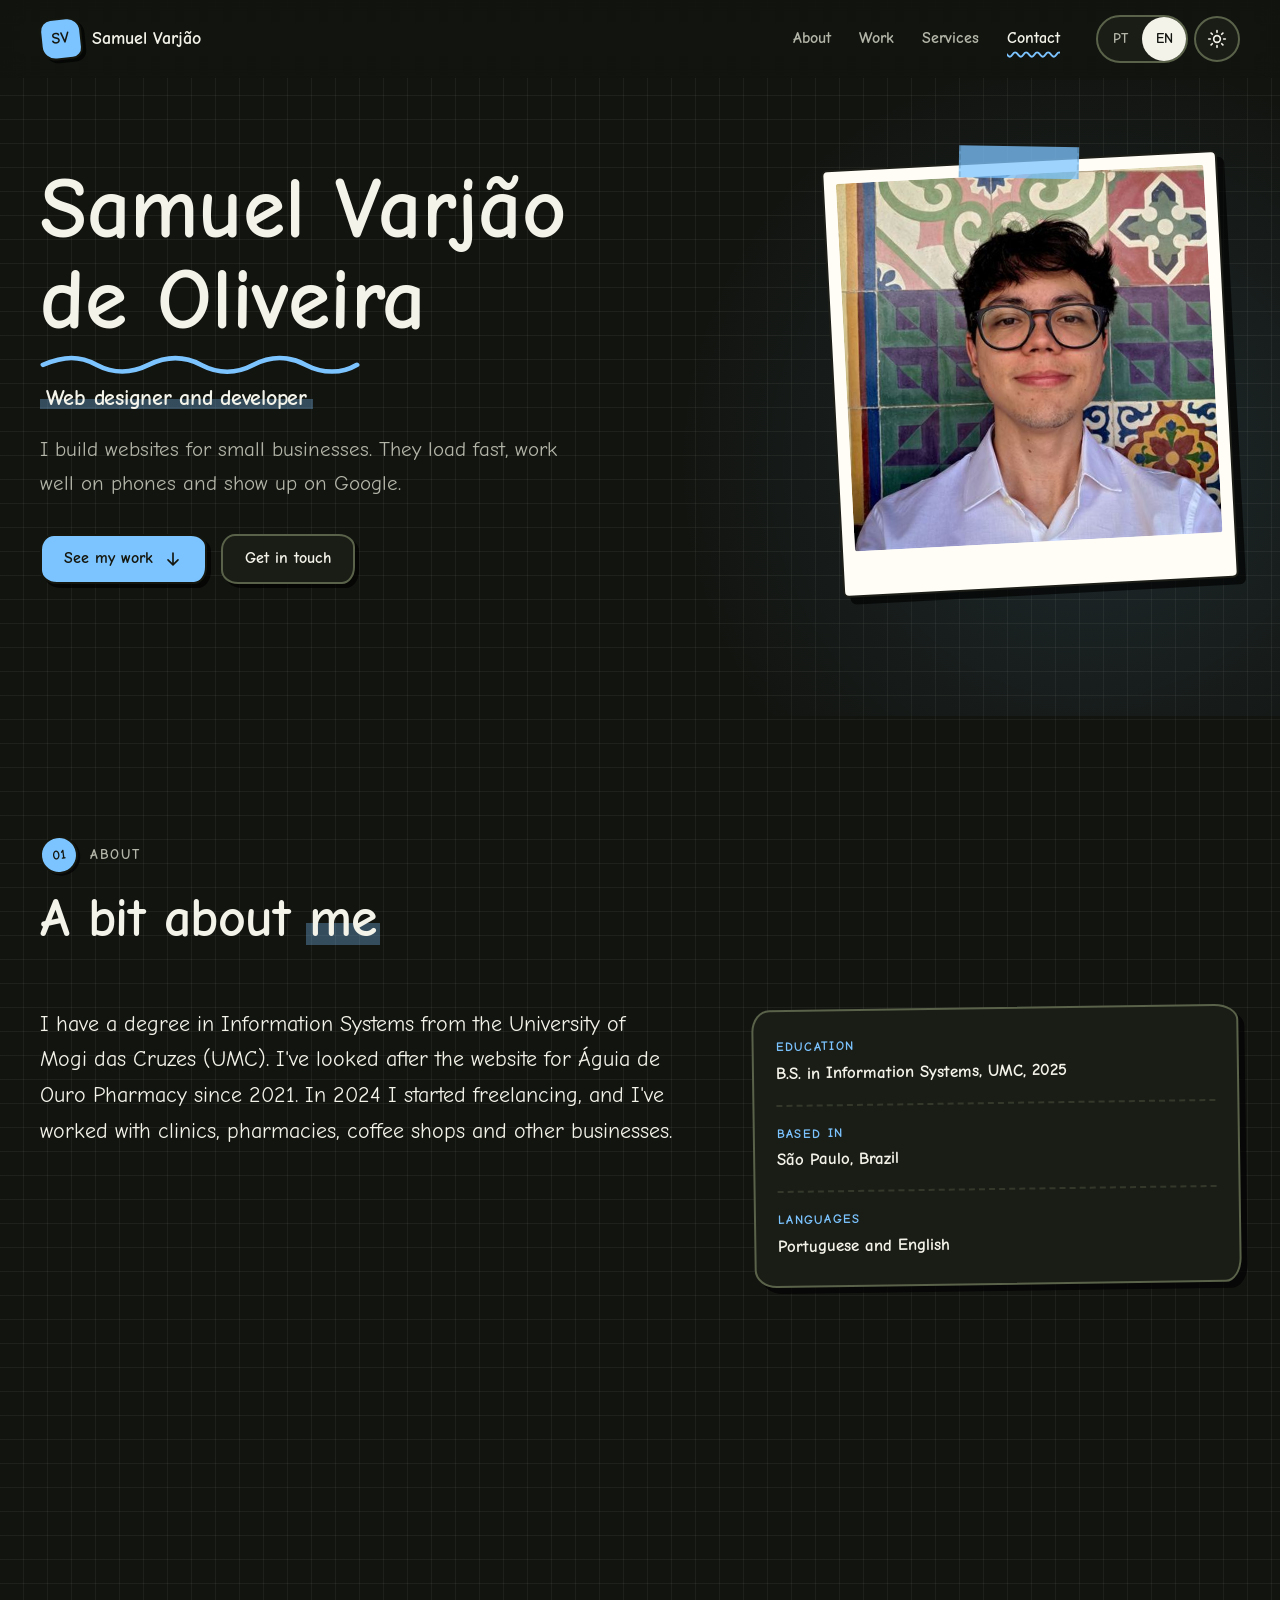
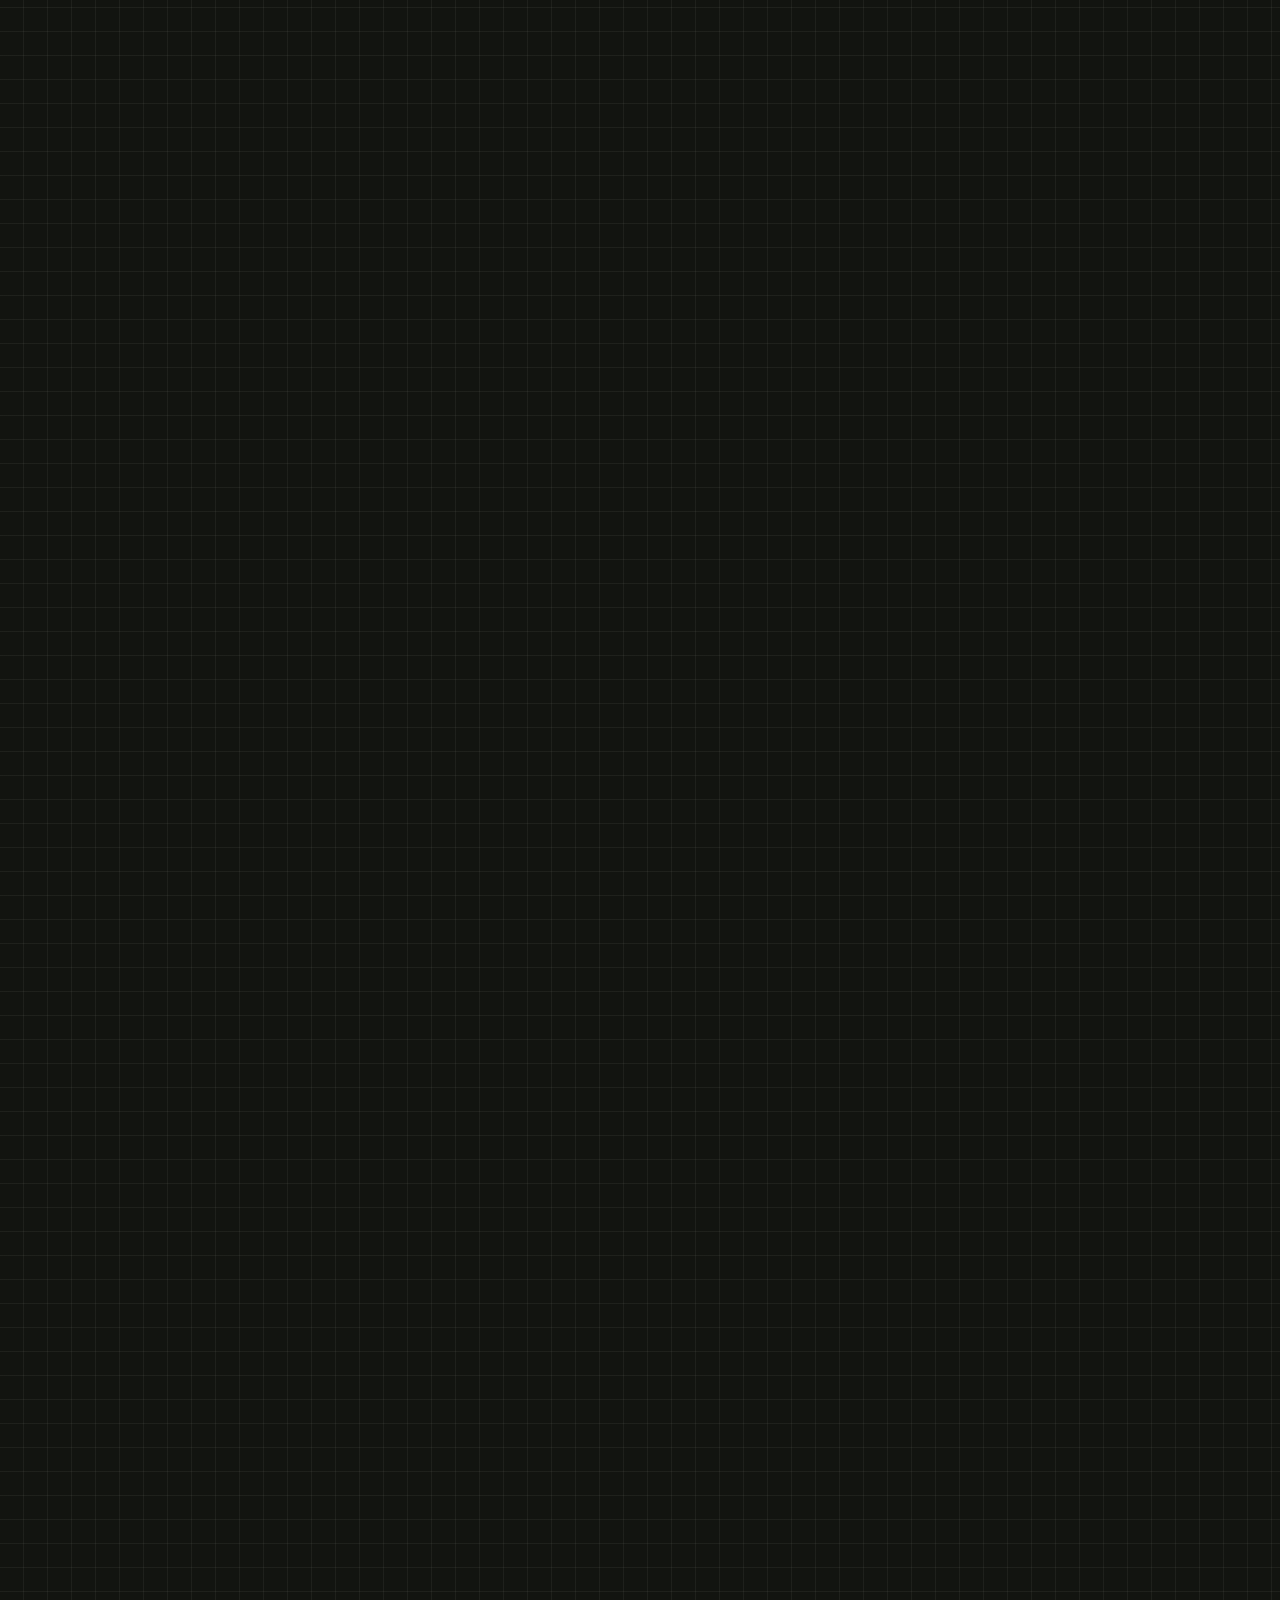
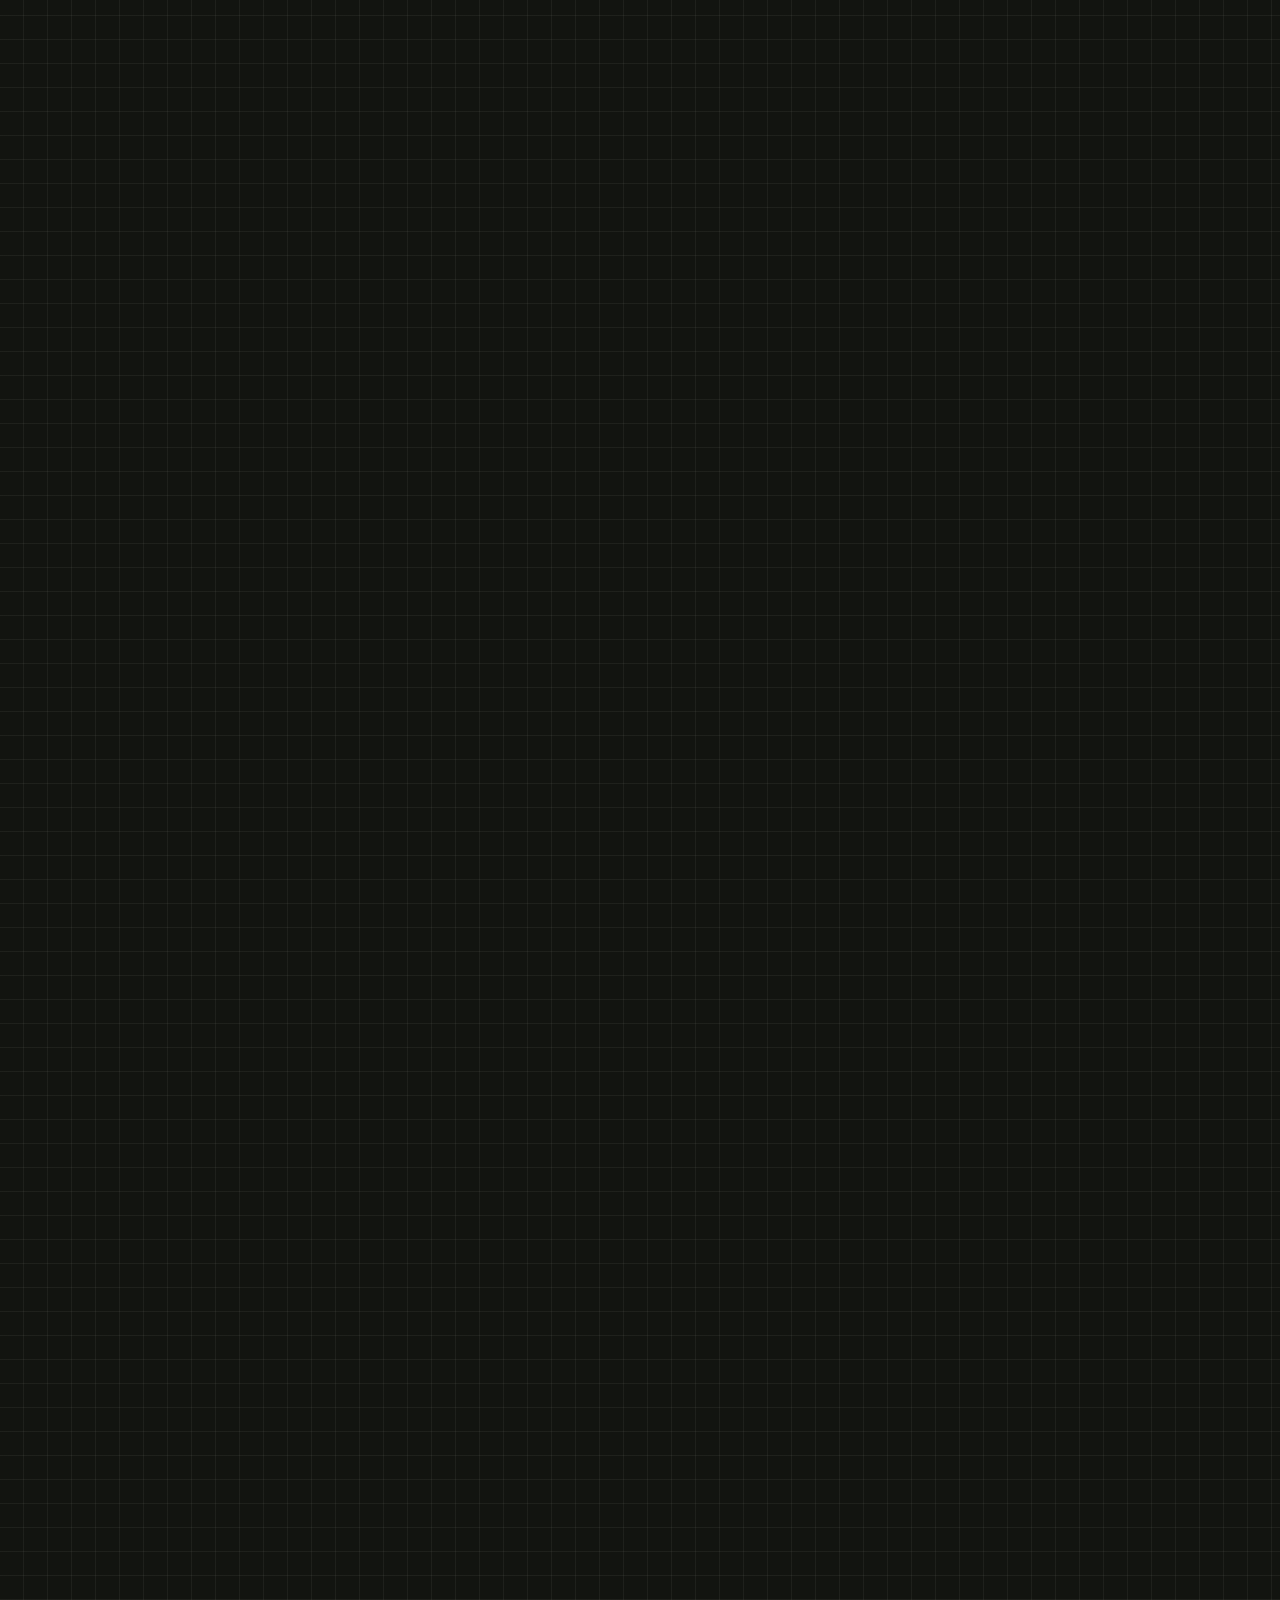
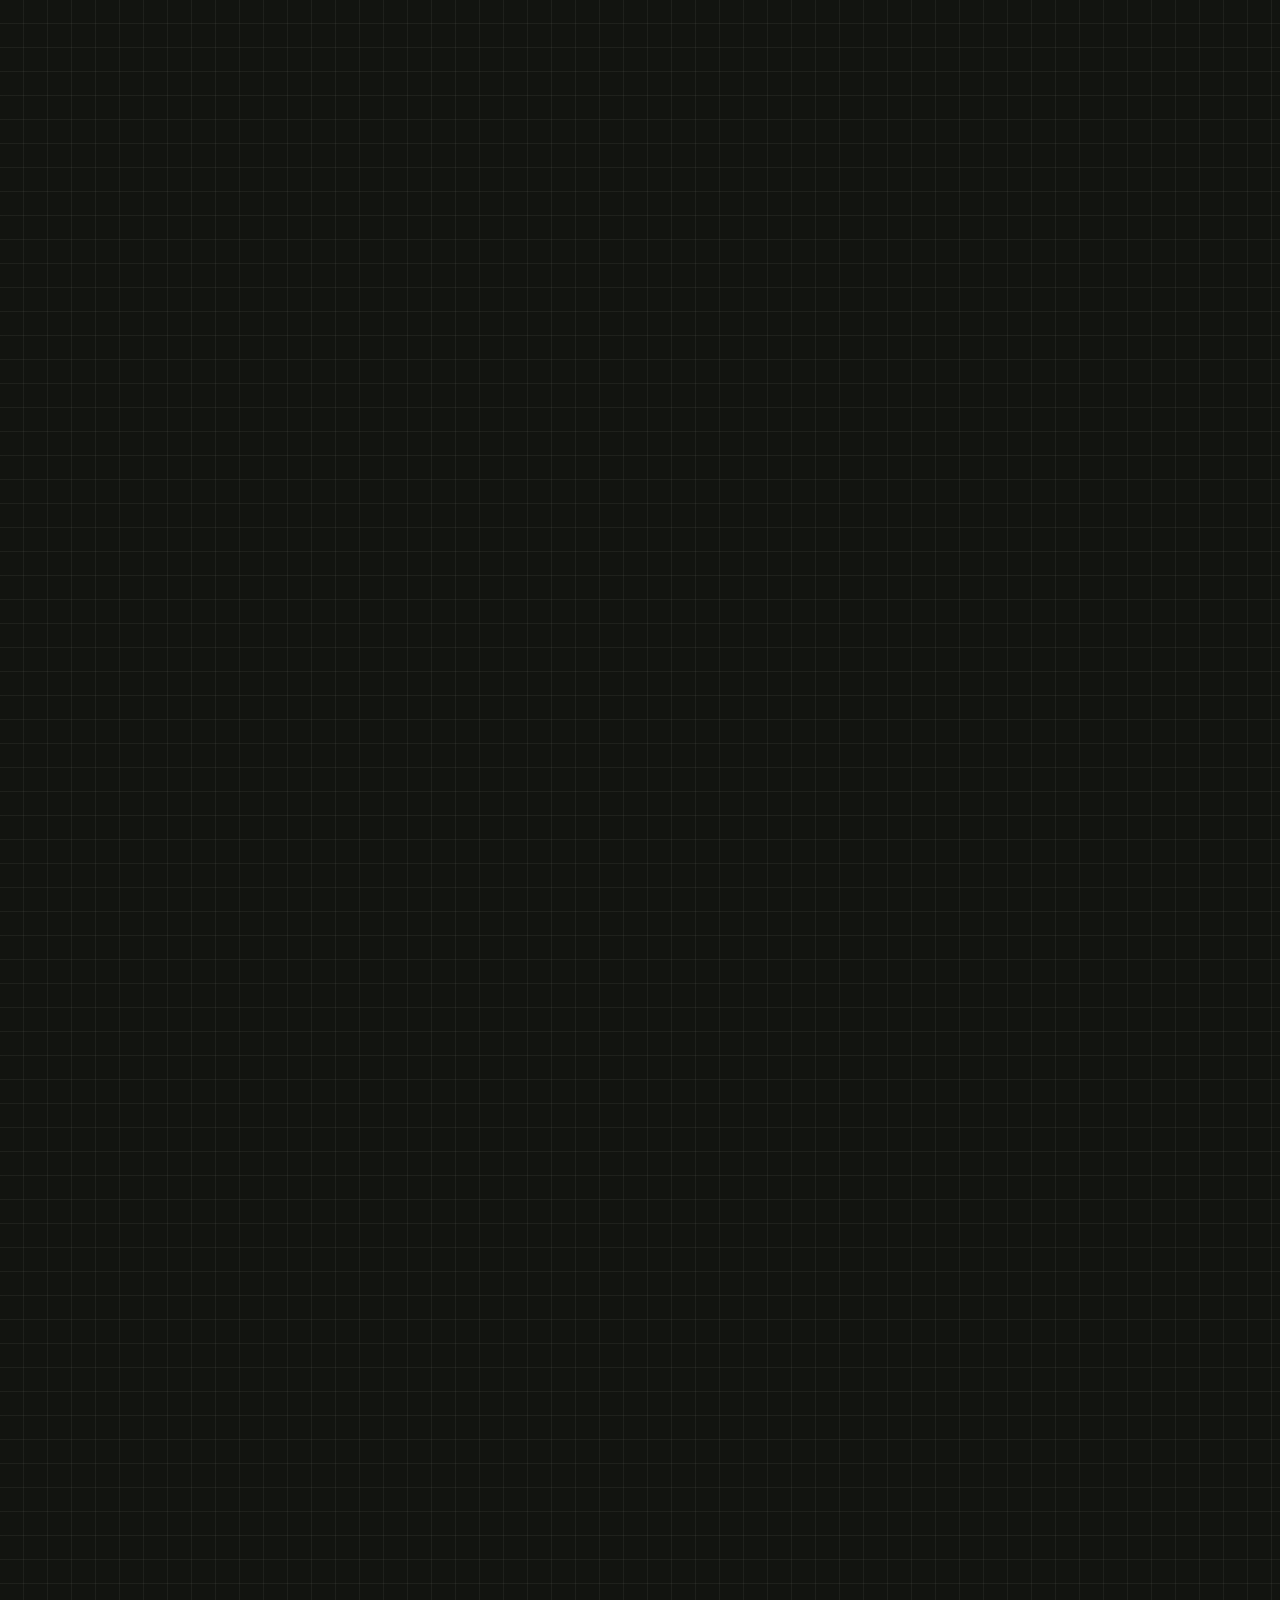
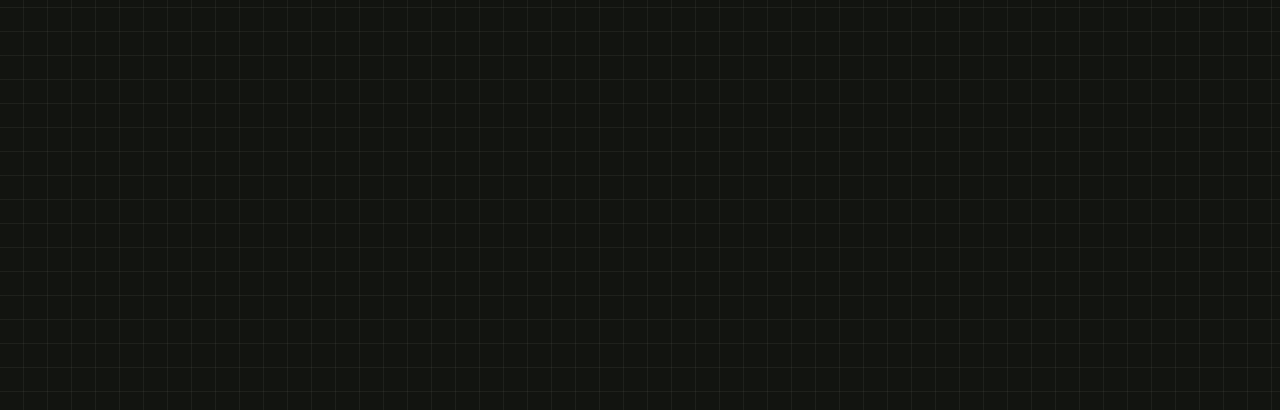
==== index.html @ 484525ef "Primeiro commit" ====
<!doctype html>
<html lang="pt-BR" data-theme="dark">
<head>
  <meta charset="utf-8">
  <meta name="viewport" content="width=device-width, initial-scale=1">

  <!--
    SEO e Open Graph.
    Estes valores (em português) são lidos por Google, WhatsApp, LinkedIn etc.
    antes do JavaScript rodar. Ao trocar o idioma, o main.js atualiza o título,
    a descrição e as tags og: com os textos de assets/js/i18n.js.
    ► Se o endereço do site for diferente de https://samuelvarjao.github.io/,
      troque a URL nas tags "canonical", "alternate", "og:url" e "og:image".
  -->
  <title>Samuel Varjão | Web Designer e Desenvolvedor Web em São Paulo</title>
  <meta name="description" content="Portfólio de Samuel Varjão de Oliveira, web designer e desenvolvedor web. Faço sites institucionais para clínicas, farmácias, cafeterias e outros pequenos negócios.">
  <meta name="author" content="Samuel Varjão de Oliveira">
  <meta name="theme-color" content="#0e0f0c">
  <link rel="canonical" href="https://samuelvarjao.github.io/">
  <link rel="alternate" hreflang="pt-BR" href="https://samuelvarjao.github.io/">
  <link rel="alternate" hreflang="en" href="https://samuelvarjao.github.io/?lang=en">
  <link rel="alternate" hreflang="x-default" href="https://samuelvarjao.github.io/">

  <meta property="og:type" content="website">
  <meta property="og:site_name" content="Samuel Varjão">
  <meta property="og:url" content="https://samuelvarjao.github.io/">
  <meta property="og:title" content="Samuel Varjão | Web Designer e Desenvolvedor Web em São Paulo">
  <meta property="og:description" content="Portfólio de Samuel Varjão de Oliveira, web designer e desenvolvedor web. Faço sites institucionais para clínicas, farmácias, cafeterias e outros pequenos negócios.">
  <meta property="og:image" content="https://samuelvarjao.github.io/assets/img/og-image.png">
  <meta property="og:image:width" content="1200">
  <meta property="og:image:height" content="630">
  <meta property="og:image:alt" content="Samuel Varjão, web designer e desenvolvedor web">
  <meta property="og:locale" content="pt_BR">
  <meta property="og:locale:alternate" content="en_US">
  <meta name="twitter:card" content="summary_large_image">
  <meta name="twitter:title" content="Samuel Varjão | Web Designer e Desenvolvedor Web em São Paulo">
  <meta name="twitter:description" content="Portfólio de Samuel Varjão de Oliveira, web designer e desenvolvedor web. Faço sites institucionais para clínicas, farmácias, cafeterias e outros pequenos negócios.">
  <meta name="twitter:image" content="https://samuelvarjao.github.io/assets/img/og-image.png">

  <link rel="icon" href="assets/img/favicon.svg" type="image/svg+xml">
  <link rel="icon" href="assets/img/favicon-32.png" type="image/png" sizes="32x32">
  <link rel="apple-touch-icon" href="assets/img/apple-touch-icon.png">

  <!-- Aplica tema e idioma salvos antes da página aparecer (evita "piscar"). -->
  <script>
    (function () {
      var d = document.documentElement;
      d.classList.add("js");
      try {
        var t = localStorage.getItem("sv-theme");
        if (t === "light" || t === "dark") d.setAttribute("data-theme", t);
      } catch (e) {}
    })();
  </script>

  <!-- Fonte: Comic Sans (já instalada no Windows e no macOS). Em celulares sem ela,
       o CSS baixa a Comic Neue, uma versão aberta e bem parecida (assets/fonts). -->
  <link rel="stylesheet" href="assets/css/style.css">


  <script type="application/ld+json">
  {
    "@context": "https://schema.org",
    "@type": "Person",
    "name": "Samuel Varjão de Oliveira",
    "jobTitle": "Web Designer e Desenvolvedor Web",
    "email": "mailto:varjao.samueloliveira@gmail.com",
    "url": "https://samuelvarjao.github.io/",
    "image": "https://samuelvarjao.github.io/assets/img/samuel-varjao-880.jpg",
    "address": { "@type": "PostalAddress", "addressLocality": "São Paulo", "addressRegion": "SP", "addressCountry": "BR" },
    "alumniOf": { "@type": "CollegeOrUniversity", "name": "Universidade de Mogi das Cruzes" },
    "knowsLanguage": ["pt-BR", "en"],
    "knowsAbout": ["Web Design", "Desenvolvimento Web", "HTML", "CSS", "JavaScript", "React", "WordPress", "SEO"]
  }
  </script>
</head>
<body>
  <a class="skip-link" href="#main" data-i18n="a11y.skip"></a>

  <!-- ===================== TOPO ===================== -->
  <header class="site-header" id="top">
    <div class="container header-inner">
      <a class="brand" href="#top">
        <span class="brand-mark" aria-hidden="true">SV</span>
        <span class="brand-name" data-i18n="brand"></span>
      </a>

      <nav class="site-nav" id="site-nav" data-i18n-attr="aria-label:a11y.navLabel">
        <ul class="nav-list">
          <li><a class="nav-link" href="#sobre" data-i18n="nav.about"></a></li>
          <li><a class="nav-link" href="#projetos" data-i18n="nav.projects"></a></li>
          <li><a class="nav-link" href="#servicos" data-i18n="nav.services"></a></li>
          <li><a class="nav-link" href="#contato" data-i18n="nav.contact"></a></li>
        </ul>
      </nav>

      <div class="header-actions">
        <div class="lang-switch" role="group" data-i18n-attr="aria-label:a11y.langGroup">
          <button class="lang-btn" type="button" data-set-lang="pt" lang="pt-BR">PT<span class="sr-only">, <span data-i18n="a11y.langPt"></span></span></button>
          <button class="lang-btn" type="button" data-set-lang="en" lang="en">EN<span class="sr-only">, <span data-i18n="a11y.langEn"></span></span></button>
        </div>

        <button class="icon-btn theme-toggle" type="button" id="theme-toggle">
          <svg class="icon icon-sun" viewBox="0 0 24 24" aria-hidden="true"><circle cx="12" cy="12" r="4"/><path d="M12 2v2M12 20v2M4.93 4.93l1.41 1.41M17.66 17.66l1.41 1.41M2 12h2M20 12h2M4.93 19.07l1.41-1.41M17.66 6.34l1.41-1.41"/></svg>
          <svg class="icon icon-moon" viewBox="0 0 24 24" aria-hidden="true"><path d="M21 12.8A9 9 0 1 1 11.2 3a7 7 0 0 0 9.8 9.8z"/></svg>
        </button>

        <button class="icon-btn menu-toggle" type="button" id="menu-toggle" aria-expanded="false" aria-controls="site-nav">
          <svg class="icon icon-menu" viewBox="0 0 24 24" aria-hidden="true"><path d="M4 7h16M4 12h16M4 17h10"/></svg>
          <svg class="icon icon-close" viewBox="0 0 24 24" aria-hidden="true"><path d="M6 6l12 12M18 6L6 18"/></svg>
        </button>
      </div>
    </div>
    <div class="scroll-progress" id="scroll-progress" aria-hidden="true"></div>
  </header>

  <main id="main" tabindex="-1">

    <!-- ===================== HERO ===================== -->
    <section class="hero" aria-labelledby="hero-title">
      <div class="hero-bg" aria-hidden="true"></div>
      <div class="container hero-grid">
        <div class="hero-content">
          <h1 class="hero-title" id="hero-title">
            <span class="hero-name" data-i18n="hero.name" data-split></span>
            <svg class="squiggle" viewBox="0 0 300 20" preserveAspectRatio="none" aria-hidden="true"><path d="M3 12c20-10 34-10 50 0s32 10 49 0 33-10 49 0 33 10 49 0 33-10 49 0 34 10 48 0"/></svg>
            <span class="hero-role" data-i18n="hero.role"></span>
          </h1>
          <p class="hero-lead" data-i18n="hero.lead"></p>
          <div class="hero-cta">
            <a class="btn btn-primary" href="#projetos">
              <span data-i18n="hero.ctaProjects"></span>
              <svg class="icon" viewBox="0 0 24 24" aria-hidden="true"><path d="M12 5v14M6 13l6 6 6-6"/></svg>
            </a>
            <!-- Leva ao WhatsApp (número em assets/js/config.js) -->
            <a class="btn btn-ghost" href="#contato" data-whatsapp>
              <span data-i18n="hero.ctaContact"></span>
              <span class="sr-only" data-i18n="a11y.newTab"></span>
            </a>
          </div>
        </div>

        <div class="hero-panel">
          <!-- Foto em estilo polaroide. Para trocar, substitua samuel-varjao-480.jpg e -880.jpg (quadrados). -->
          <figure class="portrait">
            <div class="portrait-photo">
              <img src="assets/img/samuel-varjao-480.jpg"
                   srcset="assets/img/samuel-varjao-480.jpg 480w, assets/img/samuel-varjao-880.jpg 880w"
                   sizes="(min-width: 1024px) 380px, (min-width: 480px) 380px, calc(100vw - 64px)"
                   width="880" height="880" fetchpriority="high" decoding="async"
                   alt="" data-i18n-attr="alt:hero.photoAlt">
            </div>
          </figure>
        </div>
      </div>
    </section>

    <!-- ===================== SOBRE ===================== -->
    <section class="section" id="sobre" aria-labelledby="about-title">
      <div class="container">
        <div class="section-head reveal" data-reveal="fade">
          <p class="eyebrow"><span class="eyebrow-num">01</span><span data-i18n="about.eyebrow"></span></p>
          <h2 class="section-title" id="about-title" data-i18n="about.title" data-split></h2>
        </div>
        <div class="about-grid">
          <div class="about-text reveal">
            <p data-i18n="about.p1"></p>
          </div>
          <dl class="facts reveal" data-reveal="fade">
            <div class="fact"><dt data-i18n="about.factEducation"></dt><dd data-i18n="about.factEducationValue"></dd></div>
            <div class="fact"><dt data-i18n="about.factLocation"></dt><dd data-i18n="about.factLocationValue"></dd></div>
            <div class="fact"><dt data-i18n="about.factLanguages"></dt><dd data-i18n="about.factLanguagesValue"></dd></div>          </dl>
        </div>
      </div>
    </section>

    <!-- ===================== PROJETOS ===================== -->
    <!-- Os cards são gerados a partir de assets/js/projects.js -->
    <section class="section" id="projetos" aria-labelledby="projects-title">
      <div class="container">
        <div class="section-head section-head--split reveal" data-reveal="fade">
          <div>
            <p class="eyebrow"><span class="eyebrow-num">02</span><span data-i18n="projects.eyebrow"></span></p>
            <h2 class="section-title" id="projects-title" data-i18n="projects.title" data-split></h2>
          </div>
          <p class="section-intro" data-i18n="projects.intro"></p>
        </div>
        <ul class="projects-grid" id="projects-grid"></ul>
      </div>
    </section>

    <!-- ===================== SERVIÇOS ===================== -->
    <section class="section" id="servicos" aria-labelledby="services-title">
      <div class="container">
        <div class="section-head reveal" data-reveal="fade">
          <p class="eyebrow"><span class="eyebrow-num">03</span><span data-i18n="services.eyebrow"></span></p>
          <h2 class="section-title" id="services-title" data-i18n="services.title" data-split></h2>
        </div>
        <ul class="services-grid">
          <li class="service-card reveal">
            <span class="service-icon" aria-hidden="true"><svg class="icon" viewBox="0 0 24 24"><rect x="2.5" y="4" width="19" height="13" rx="2"/><path d="M8 21h8M12 17v4M2.5 8h19"/></svg></span>
            <h3 data-i18n="services.webTitle"></h3>
            <p data-i18n="services.webText"></p>
          </li>
          <li class="service-card reveal">
            <!-- Ícone do Instagram -->
            <span class="service-icon" aria-hidden="true"><svg class="icon" viewBox="0 0 24 24"><rect x="3" y="3" width="18" height="18" rx="5"/><circle cx="12" cy="12" r="4"/><circle cx="17.3" cy="6.7" r=".6" fill="currentColor"/></svg></span>
            <h3 data-i18n="services.socialTitle"></h3>
            <p data-i18n="services.socialText"></p>
          </li>
          <li class="service-card reveal">
            <!-- Ícone de gráfico subindo (tráfego pago) -->
            <span class="service-icon" aria-hidden="true"><svg class="icon" viewBox="0 0 24 24"><path d="M3 17l6-6 4 4 8-8"/><path d="M14 7h7v7"/></svg></span>
            <h3 data-i18n="services.adsTitle"></h3>
            <p data-i18n="services.adsText"></p>
          </li>
          <li class="service-card reveal">
            <span class="service-icon" aria-hidden="true"><svg class="icon" viewBox="0 0 24 24"><path d="M10 13a5 5 0 0 0 7.54.54l3-3a5 5 0 0 0-7.07-7.07l-1.72 1.71"/><path d="M14 11a5 5 0 0 0-7.54-.54l-3 3a5 5 0 0 0 7.07 7.07l1.71-1.71"/></svg></span>
            <h3 data-i18n="services.integrationsTitle"></h3>
            <p data-i18n="services.integrationsText"></p>
          </li>
          <li class="service-card reveal">
            <span class="service-icon" aria-hidden="true"><svg class="icon" viewBox="0 0 24 24"><path d="M12 19l7-7 3 3-7 7-3-3z"/><path d="M18 13l-1.5-7.5L2 2l3.5 14.5L13 18l5-5z"/><path d="M2 2l7.59 7.59"/><circle cx="11" cy="11" r="2"/></svg></span>
            <h3 data-i18n="services.identityTitle"></h3>
            <p data-i18n="services.identityText"></p>
          </li>
          <li class="service-card service-card--cta reveal">
            <h3 data-i18n="services.ctaTitle"></h3>
            <p data-i18n="services.ctaText"></p>
            <a class="text-link" href="#contato" data-whatsapp>
              <span data-i18n="services.ctaLink"></span>
              <span class="sr-only" data-i18n="a11y.newTab"></span>
              <svg class="icon" viewBox="0 0 24 24" aria-hidden="true"><path d="M5 12h14M13 6l6 6-6 6"/></svg>
            </a>
          </li>
        </ul>
      </div>
    </section>

    <!-- ===================== TECNOLOGIAS ===================== -->
    <section class="section section--tight" id="tecnologias" aria-labelledby="tech-title">
      <div class="container">
        <div class="section-head reveal" data-reveal="fade">
          <p class="eyebrow"><span class="eyebrow-num">04</span><span data-i18n="tech.eyebrow"></span></p>
          <h2 class="section-title" id="tech-title" data-i18n="tech.title" data-split></h2>
        </div>
        <ul class="tech-grid">
          <li class="tech-item reveal" data-reveal="scale" style="--brand:#e34f26">
            <svg class="tech-icon" viewBox="0 0 24 24" aria-hidden="true"><path fill="currentColor" d="M1.5 0h21l-1.91 21.563L11.977 24l-8.564-2.438L1.5 0zm7.031 9.75l-.232-2.718 10.059.003.23-2.622L5.412 4.41l.698 8.01h9.126l-.326 3.426-2.91.804-2.955-.81-.188-2.11H6.248l.33 4.171L12 19.351l5.379-1.443.744-8.157H8.531z"/></svg>
            <span class="tech-name" data-i18n="tech.htmlName"></span>
            <span class="tech-text" data-i18n="tech.htmlText"></span>
          </li>
          <li class="tech-item reveal" data-reveal="scale" style="--brand:#2965f1">
            <svg class="tech-icon" viewBox="0 0 24 24" aria-hidden="true"><path fill="currentColor" d="M1.5 0h21l-1.91 21.563L11.977 24l-8.565-2.438L1.5 0zm17.09 4.413L5.41 4.41l.213 2.622 10.125.002-.255 2.716h-6.64l.24 2.573h6.182l-.366 3.523-2.91.804-2.956-.81-.188-2.11h-2.61l.29 3.855L12 19.288l5.373-1.53L18.59 4.414z"/></svg>
            <span class="tech-name" data-i18n="tech.cssName"></span>
            <span class="tech-text" data-i18n="tech.cssText"></span>
          </li>
          <li class="tech-item reveal" data-reveal="scale" style="--brand:#f0db4f">
            <svg class="tech-icon" viewBox="0 0 24 24" aria-hidden="true"><path fill="currentColor" d="M0 0h24v24H0V0zm22.034 18.276c-.175-1.095-.888-2.015-3.003-2.873-.736-.345-1.554-.585-1.797-1.14-.091-.33-.105-.51-.046-.705.15-.646.915-.84 1.515-.66.39.12.75.42.976.9 1.034-.676 1.034-.676 1.755-1.125-.27-.42-.404-.601-.586-.78-.63-.705-1.469-1.065-2.834-1.034l-.705.089c-.676.165-1.32.525-1.71 1.005-1.14 1.291-.811 3.541.569 4.471 1.365 1.02 3.361 1.244 3.616 2.205.24 1.17-.87 1.545-1.966 1.41-.811-.18-1.26-.586-1.755-1.336l-1.83 1.051c.21.48.45.689.81 1.109 1.74 1.756 6.09 1.666 6.871-1.004.029-.09.24-.705.074-1.65l.046.067zm-8.983-7.245h-2.248c0 1.938-.009 3.864-.009 5.805 0 1.232.063 2.363-.138 2.711-.33.689-1.18.601-1.566.48-.396-.196-.597-.466-.83-.855-.063-.105-.11-.196-.127-.196l-1.825 1.125c.305.63.75 1.172 1.324 1.517.855.51 2.004.675 3.207.405.783-.226 1.458-.691 1.811-1.411.51-.93.402-2.07.397-3.346.012-2.054 0-4.109 0-6.179l.004-.056z"/></svg>
            <span class="tech-name" data-i18n="tech.jsName"></span>
            <span class="tech-text" data-i18n="tech.jsText"></span>
          </li>
          <li class="tech-item reveal" data-reveal="scale" style="--brand:#61dafb">
            <svg class="tech-icon" viewBox="0 0 24 24" aria-hidden="true"><g fill="none" stroke="currentColor" stroke-width="1.3"><ellipse cx="12" cy="12" rx="11" ry="4.2"/><ellipse cx="12" cy="12" rx="11" ry="4.2" transform="rotate(60 12 12)"/><ellipse cx="12" cy="12" rx="11" ry="4.2" transform="rotate(120 12 12)"/></g><circle cx="12" cy="12" r="2.1" fill="currentColor"/></svg>
            <span class="tech-name" data-i18n="tech.reactName"></span>
            <span class="tech-text" data-i18n="tech.reactText"></span>
          </li>
          <li class="tech-item reveal" data-reveal="scale" style="--brand:#3b8fc4">
            <svg class="tech-icon" viewBox="0 0 24 24" aria-hidden="true"><g fill="none" stroke="currentColor" stroke-width="1.6" stroke-linecap="round" stroke-linejoin="round"><circle cx="12" cy="12" r="10.5"/><path d="M5.6 8.2l3.6 9.6 2.8-7.3 2.8 7.3 3.6-9.6M4.6 8.2h3.2M16.2 8.2h3.2"/></g></svg>
            <span class="tech-name" data-i18n="tech.wordpressName"></span>
            <span class="tech-text" data-i18n="tech.wordpressText"></span>
          </li>
          <li class="tech-item reveal" data-reveal="scale" style="--brand:#00c4cc">
            <svg class="tech-icon" viewBox="0 0 24 24" aria-hidden="true"><circle cx="12" cy="12" r="11" fill="currentColor"/><path d="M15.6 9.2a4.2 4.2 0 1 0 0 5.6" fill="none" stroke="var(--bg)" stroke-width="2.2" stroke-linecap="round"/></svg>
            <span class="tech-name" data-i18n="tech.canvaName"></span>
            <span class="tech-text" data-i18n="tech.canvaText"></span>
          </li>
        </ul>
      </div>
    </section>

    <!-- ===================== EXPERIÊNCIA ===================== -->
    <section class="section" id="experiencia" aria-labelledby="experience-title">
      <div class="container">
        <div class="section-head reveal" data-reveal="fade">
          <p class="eyebrow"><span class="eyebrow-num">05</span><span data-i18n="experience.eyebrow"></span></p>
          <h2 class="section-title" id="experience-title" data-i18n="experience.title" data-split></h2>
        </div>
        <ol class="timeline">
          <li class="timeline-item reveal" data-reveal="left">
            <p class="timeline-period"><time datetime="2024">2024</time> <span data-i18n="experience.toPresent"></span></p>
            <div class="timeline-body">
              <h3 class="timeline-company" data-i18n="experience.freelaCompany"></h3>
              <p class="timeline-role" data-i18n="experience.freelaRole"></p>
              <p data-i18n="experience.freelaText"></p>
              <ul class="tags">
                <li data-i18n="experience.freelaTag1"></li>
                <li data-i18n="experience.freelaTag2"></li>
                <li data-i18n="experience.freelaTag3"></li>
                <li data-i18n="experience.freelaTag4"></li>
              </ul>
            </div>
          </li>
          <li class="timeline-item reveal" data-reveal="left">
            <p class="timeline-period"><time datetime="2021">2021</time> <span data-i18n="experience.toPresent"></span></p>
            <div class="timeline-body">
              <h3 class="timeline-company" data-i18n="experience.aguiaCompany"></h3>
              <p class="timeline-role" data-i18n="experience.aguiaRole"></p>
              <p data-i18n="experience.aguiaText"></p>
              <ul class="tags">
                <li data-i18n="experience.aguiaTag1"></li>
                <li data-i18n="experience.aguiaTag2"></li>
                <li data-i18n="experience.aguiaTag3"></li>
              </ul>
            </div>
          </li>
        </ol>
      </div>
    </section>

    <!-- ===================== CONTATO ===================== -->
    <section class="section section-contact" id="contato" aria-labelledby="contact-title">
      <div class="container contact-grid">
        <div class="contact-info reveal" data-reveal="fade">
          <p class="eyebrow"><span class="eyebrow-num">06</span><span data-i18n="contact.eyebrow"></span></p>
          <h2 class="section-title" id="contact-title" data-i18n="contact.title" data-split></h2>
          <p class="contact-lead" data-i18n="contact.lead"></p>

          <ul class="contact-list">
            <li>
              <svg class="icon" viewBox="0 0 24 24" aria-hidden="true"><rect x="2.5" y="4.5" width="19" height="15" rx="2"/><path d="M3 6l9 7 9-7"/></svg>
              <span class="sr-only" data-i18n="contact.emailLabel"></span>
              <a class="contact-email" id="contact-email" href="#"></a>
            </li>
            <li>
              <svg class="icon" viewBox="0 0 24 24" aria-hidden="true"><path d="M20 10c0 6.5-8 12-8 12s-8-5.5-8-12a8 8 0 0 1 16 0z"/><circle cx="12" cy="10" r="3"/></svg>
              <span data-i18n="contact.location"></span>
            </li>
          </ul>

          <!-- O link do WhatsApp é montado com o número de assets/js/config.js -->
          <a class="btn btn-whatsapp" id="whatsapp-link" href="#" target="_blank" rel="noopener noreferrer" hidden>
            <svg class="icon" viewBox="0 0 24 24" aria-hidden="true"><path d="M21 11.5a8.4 8.4 0 0 1-12.3 7.4L3 21l2-5.5A8.4 8.4 0 1 1 21 11.5z"/><path d="M9 8.8c0 3.4 2.8 6.2 6.2 6.2l1.1-1.6-1.9-1-1 .8a4.4 4.4 0 0 1-2.6-2.6l.8-1-1-1.9z"/></svg>
            <span data-i18n="contact.whatsapp"></span>
            <span class="sr-only" data-i18n="a11y.newTab"></span>
          </a>
        </div>

        <!-- Formulário enviado pelo Formspree (configure o ID em assets/js/config.js) -->
        <form class="contact-form reveal" data-reveal="right" id="contact-form" novalidate aria-labelledby="form-title">
          <h3 class="form-title" id="form-title" data-i18n="form.title"></h3>
          <p class="form-note" data-i18n="form.required"></p>

          <div class="field">
            <label for="f-name" data-i18n="form.name"></label>
            <input id="f-name" name="name" type="text" autocomplete="name" required minlength="2" aria-describedby="f-name-error" data-i18n-attr="placeholder:form.namePlaceholder">
            <p class="field-error" id="f-name-error"></p>
          </div>

          <div class="field">
            <label for="f-email" data-i18n="form.email"></label>
            <input id="f-email" name="email" type="email" autocomplete="email" inputmode="email" required aria-describedby="f-email-error" data-i18n-attr="placeholder:form.emailPlaceholder">
            <p class="field-error" id="f-email-error"></p>
          </div>

          <div class="field">
            <label for="f-message" data-i18n="form.message"></label>
            <textarea id="f-message" name="message" rows="5" required minlength="10" aria-describedby="f-message-error" data-i18n-attr="placeholder:form.messagePlaceholder"></textarea>
            <p class="field-error" id="f-message-error"></p>
          </div>

          <!-- Campo anti-spam: invisível para pessoas, bots costumam preencher. -->
          <div class="hp" aria-hidden="true">
            <label for="f-company" data-i18n="form.honeypot"></label>
            <input id="f-company" name="_gotcha" type="text" tabindex="-1" autocomplete="off">
          </div>

          <button class="btn btn-primary btn-block" type="submit" id="form-submit">
            <span data-i18n="form.submit"></span>
            <svg class="icon" viewBox="0 0 24 24" aria-hidden="true"><path d="M5 12h14M13 6l6 6-6 6"/></svg>
          </button>
          <p class="form-status" id="form-status" role="status" aria-live="polite"></p>
        </form>
      </div>
    </section>
  </main>

  <!-- ===================== RODAPÉ ===================== -->
  <footer class="site-footer">
    <div class="container footer-inner">
      <p class="footer-copy">© <span id="year"></span> <span data-i18n="footer.name"></span>. <span data-i18n="footer.rights"></span></p>      <a class="back-top" href="#top">
        <span data-i18n="footer.top"></span>
        <svg class="icon" viewBox="0 0 24 24" aria-hidden="true"><path d="M12 19V5M6 11l6-6 6 6"/></svg>
      </a>
    </div>
  </footer>

  <noscript>
    <p class="noscript">Ative o JavaScript para ver o conteúdo completo. · Please enable JavaScript to see the full content. · <a href="mailto:varjao.samueloliveira@gmail.com">varjao.samueloliveira@gmail.com</a></p>
  </noscript>
  <!-- Scripts no fim do body: os textos são aplicados antes da primeira pintura. -->
  <script src="assets/js/config.js"></script>
  <script src="assets/js/i18n.js"></script>
  <script src="assets/js/projects.js"></script>
  <script src="assets/js/main.js"></script>
</body>
</html>
---- assets/css/style.css ----
/* ============================================================
   Portfólio de Samuel Varjão
   Visual de caderno quadriculado: Comic Sans, contornos a "caneta",
   sombras sólidas, marca-texto e papéis colados.
   Mobile first: estilos base para celular, media queries ampliam.
   ============================================================ */

/* ---------- 0. Fonte ----------
   Comic Sans já vem no Windows e no macOS. Onde ela não existe (Android,
   iPhone), o navegador baixa a Comic Neue, versão aberta e parecida. */
@font-face {
  font-family: "Comic Neue";
  font-style: normal;
  font-weight: 400;
  font-display: swap;
  src: url("../fonts/comic-neue-400.woff2") format("woff2");
}
@font-face {
  font-family: "Comic Neue";
  font-style: normal;
  font-weight: 700;
  font-display: swap;
  src: url("../fonts/comic-neue-700.woff2") format("woff2");
}

/* ---------- 1. Tokens de design ----------
   ► COR DE DESTAQUE: troque --accent (fundo dos botões e do marca-texto)
     e --accent-text (links e detalhes) nos dois temas.
     --accent-contrast é a cor do texto em cima de --accent.        */
:root {
  --accent: #7cc4ff;
  --accent-contrast: #15170f;

  --font: "Comic Sans MS", "Comic Sans", "Comic Neue", "Chalkboard SE", cursive;

  /* Cantos levemente irregulares, como desenhados à mão */
  --radius-sm: 10px;
  --radius: 14px 18px 13px 17px / 17px 13px 18px 14px;
  --radius-lg: 18px 24px 16px 22px / 22px 16px 24px 18px;
  --stroke-w: 2px;

  --header-h: 68px;
  --gutter: 16px;
  --container: 1200px;
  --grid-size: 24px;

  --ease: cubic-bezier(.2, .7, .2, 1);
  --ease-out: cubic-bezier(.16, 1, .3, 1);
  --ease-in-out: cubic-bezier(.65, 0, .35, 1);
  --ease-bounce: cubic-bezier(.34, 1.56, .64, 1);
  --dur-reveal: 1.1s;
}

/* Tema escuro (padrão): quadro-negro quadriculado */
:root,
:root[data-theme="dark"] {
  color-scheme: dark;
  --bg: #121410;
  --surface: #1a1d16;
  --surface-2: #23271e;
  --border: #33382b;
  --stroke: #5a6249;
  --ink: #f4f3ea;
  --text: #f4f3ea;
  --text-muted: #b3b5a8;
  --accent-text: #7cc4ff;
  --accent-soft: rgba(124, 196, 255, .12);
  --marker: rgba(124, 196, 255, .32);
  --focus: #7cc4ff;
  --hard: rgba(0, 0, 0, .65);
  --grid-line: rgba(244, 243, 234, .055);
  --paper: #fffdf6;
  --paper-ink: #1d1e18;
}

/* Tema claro: folha de caderno */
:root[data-theme="light"] {
  color-scheme: light;
  --bg: #fbfaf3;
  --surface: #ffffff;
  --surface-2: #f2f0e4;
  --border: #dcd9c8;
  --stroke: #1d1e18;
  --ink: #1d1e18;
  --text: #1d1e18;
  --text-muted: #55574b;
  --accent-text: #1a56c4;
  --accent-soft: rgba(26, 86, 196, .1);
  --marker: rgba(124, 196, 255, .65);
  --focus: #1a56c4;
  --hard: #1d1e18;
  --grid-line: rgba(60, 110, 190, .11);
  --paper: #ffffff;
  --paper-ink: #1d1e18;
}

/* ---------- 2. Base ---------- */
*,
*::before,
*::after { box-sizing: border-box; }

html {
  -webkit-text-size-adjust: 100%;
  text-size-adjust: 100%;
  scroll-padding-top: calc(var(--header-h) + 12px);
}

@media (prefers-reduced-motion: no-preference) {
  html { scroll-behavior: smooth; }
}

/* Fundo quadriculado leve, como papel milimetrado */
body {
  margin: 0;
  min-width: 320px;
  overflow-x: hidden;
  background-color: var(--bg);
  background-image:
    linear-gradient(var(--grid-line) 1px, transparent 1px),
    linear-gradient(90deg, var(--grid-line) 1px, transparent 1px);
  background-size: var(--grid-size) var(--grid-size);
  background-position: -1px -1px;
  color: var(--text);
  font-family: var(--font);
  font-size: 1.0625rem;
  line-height: 1.7;
  -webkit-font-smoothing: antialiased;
  transition: background-color .3s ease, color .3s ease;
}

body.menu-open { overflow: hidden; }

h1, h2, h3 {
  margin: 0;
  font-family: var(--font);
  font-weight: 700;
  line-height: 1.15;
  letter-spacing: -0.01em;
  text-wrap: balance;
}

p { margin: 0; }
ul, ol, dl, dd { margin: 0; padding: 0; }
ul, ol { list-style: none; }
img, svg { display: block; max-width: 100%; }
a { color: inherit; }
button, input, textarea { font: inherit; color: inherit; }
button { cursor: pointer; }

::selection { background: var(--accent); color: var(--accent-contrast); }

:focus-visible {
  outline: 3px solid var(--focus);
  outline-offset: 3px;
  border-radius: 8px;
}

main:focus { outline: none; }

[hidden] { display: none !important; }

/* Os textos vêm do i18n.js: a página só aparece depois de traduzida, evitando
   "pulos" de layout. Se o JS falhar, aparece mesmo assim após 2,5 s. */
.js:not(.is-ready) body > * {
  visibility: hidden;
  animation: show-anyway 0s linear 2.5s forwards;
}
@keyframes show-anyway { to { visibility: visible; } }

.sr-only {
  position: absolute;
  width: 1px; height: 1px;
  padding: 0; margin: -1px;
  overflow: hidden;
  clip: rect(0 0 0 0);
  white-space: nowrap;
  border: 0;
}

.container {
  width: 100%;
  max-width: calc(var(--container) + var(--gutter) * 2);
  margin-inline: auto;
  padding-inline: var(--gutter);
}

.icon {
  width: 20px;
  height: 20px;
  flex-shrink: 0;
  fill: none;
  stroke: currentColor;
  stroke-width: 2;
  stroke-linecap: round;
  stroke-linejoin: round;
}

.skip-link {
  position: fixed;
  top: 12px; left: 12px;
  z-index: 100;
  padding: 12px 18px;
  border: var(--stroke-w) solid var(--accent-contrast);
  background: var(--accent);
  color: var(--accent-contrast);
  font-weight: 700;
  border-radius: var(--radius-sm);
  transform: translateY(-160%);
  transition: transform .2s var(--ease);
}
.skip-link:focus { transform: none; }

.noscript {
  padding: 24px var(--gutter);
  text-align: center;
  color: var(--text-muted);
}

/* ---------- 3. Botões e links ---------- */
.btn {
  display: inline-flex;
  align-items: center;
  justify-content: center;
  gap: 10px;
  min-height: 50px;
  padding: 12px 22px;
  border: var(--stroke-w) solid var(--stroke);
  border-radius: 14px 16px 13px 17px / 16px 13px 17px 14px;
  background: var(--surface);
  font-weight: 700;
  font-size: 1rem;
  line-height: 1.2;
  text-decoration: none;
  box-shadow: 4px 4px 0 var(--hard);
  transition: transform .35s var(--ease-bounce), box-shadow .35s var(--ease-bounce), background-color .25s ease, color .25s ease;
}
.btn:hover { transform: translate(-2px, -2px) rotate(-1deg); box-shadow: 6px 6px 0 var(--hard); }
.btn:active { transform: translate(3px, 3px); box-shadow: 1px 1px 0 var(--hard); transition-duration: .08s; }

.btn-primary {
  background: var(--accent);
  border-color: var(--accent-contrast);
  color: var(--accent-contrast);
}

.btn-ghost { color: var(--text); }

.btn-block { width: 100%; }

.btn[disabled] { opacity: .65; cursor: progress; transform: none; }

.text-link {
  display: inline-flex;
  align-items: center;
  gap: 8px;
  min-height: 44px;
  color: var(--accent-text);
  font-weight: 700;
  text-decoration: underline wavy;
  text-decoration-thickness: 1.5px;
  text-underline-offset: 6px;
}
.text-link .icon { transition: transform .4s var(--ease-bounce); }
.text-link:hover .icon { transform: translateX(5px); }

/* ---------- 4. Topo ---------- */
.site-header {
  position: sticky;
  top: 0;
  z-index: 50;
  border-bottom: var(--stroke-w) dashed transparent;
  transition: border-color .3s;
}
/* O desfoque fica num pseudo-elemento: backdrop-filter no próprio header
   prenderia o menu mobile (position: fixed) dentro da altura do topo. */
.site-header::before {
  content: "";
  position: absolute;
  inset: 0;
  z-index: -1;
  background: color-mix(in srgb, var(--bg) 86%, transparent);
  -webkit-backdrop-filter: blur(10px);
  backdrop-filter: blur(10px);
}
.site-header.is-scrolled { border-bottom-color: var(--border); }

.header-inner {
  display: flex;
  align-items: center;
  justify-content: space-between;
  gap: 8px;
  height: var(--header-h);
}

.brand {
  display: inline-flex;
  align-items: center;
  gap: 10px;
  min-width: 44px;
  min-height: 44px;
  text-decoration: none;
  font-weight: 700;
  font-size: 1.1rem;
}

.brand-mark {
  display: grid;
  place-items: center;
  width: 42px; height: 42px;
  border: var(--stroke-w) solid var(--accent-contrast);
  border-radius: 12px 14px 11px 15px;
  background: var(--accent);
  color: var(--accent-contrast);
  font-size: 1rem;
  font-weight: 700;
  transform: rotate(-6deg);
  box-shadow: 3px 3px 0 var(--hard);
  transition: transform .4s var(--ease-bounce);
}
.brand:hover .brand-mark { transform: rotate(4deg) scale(1.05); }

/* No celular só aparece "SV"; o nome continua disponível para leitores de tela. */
.brand-name {
  position: absolute;
  width: 1px; height: 1px;
  overflow: hidden;
  clip: rect(0 0 0 0);
  white-space: nowrap;
}

.header-actions {
  display: flex;
  align-items: center;
  gap: 6px;
}

.lang-switch {
  display: inline-flex;
  border: var(--stroke-w) solid var(--stroke);
  border-radius: 999px;
  background: var(--surface);
}

.lang-btn {
  min-width: 44px;
  min-height: 44px;
  padding: 0 10px;
  border: 0;
  border-radius: 999px;
  background: transparent;
  color: var(--text-muted);
  font-size: .85rem;
  font-weight: 700;
  transition: background-color .2s, color .2s;
}
.lang-btn:hover { color: var(--text); }
.lang-btn[aria-pressed="true"] {
  background: var(--ink);
  color: var(--bg);
}

.icon-btn {
  display: inline-grid;
  place-items: center;
  width: 46px; height: 46px;
  border: var(--stroke-w) solid var(--stroke);
  border-radius: 50%;
  background: var(--surface);
  color: var(--text);
  transition: transform .4s var(--ease-bounce), background-color .2s;
}
.icon-btn:hover { transform: rotate(-12deg); }

/* Sol aparece no tema escuro (para ir ao claro) e lua no claro. */
.theme-toggle .icon-moon { display: none; }
:root[data-theme="light"] .theme-toggle .icon-sun { display: none; }
:root[data-theme="light"] .theme-toggle .icon-moon { display: block; }

.menu-toggle .icon-close { display: none; }
.menu-toggle[aria-expanded="true"] .icon-menu { display: none; }
.menu-toggle[aria-expanded="true"] .icon-close { display: block; }

/* Menu mobile: folha quadriculada em tela cheia abaixo do topo */
.site-nav {
  position: fixed;
  inset: var(--header-h) 0 0 0;
  z-index: 40;
  padding: 24px var(--gutter) 40px;
  background-color: var(--bg);
  background-image:
    linear-gradient(var(--grid-line) 1px, transparent 1px),
    linear-gradient(90deg, var(--grid-line) 1px, transparent 1px);
  background-size: var(--grid-size) var(--grid-size);
  overflow-y: auto;
  visibility: hidden;
  opacity: 0;
  transform: translateY(-8px);
  transition: opacity .35s ease, transform .5s var(--ease-out), visibility 0s linear .35s;
}
.site-nav.is-open {
  visibility: visible;
  opacity: 1;
  transform: none;
  transition: opacity .35s ease, transform .5s var(--ease-out), visibility 0s;
}

.nav-list { display: grid; }
.nav-list li { border-bottom: var(--stroke-w) dashed var(--border); }

.nav-link {
  display: flex;
  align-items: center;
  min-height: 68px;
  font-size: 2rem;
  font-weight: 700;
  text-decoration: none;
  transition: color .2s;
}
.nav-link:hover,
.nav-link[aria-current="true"] {
  color: var(--accent-text);
  text-decoration: underline wavy;
  text-decoration-thickness: 2px;
  text-underline-offset: 8px;
}

@media (min-width: 420px) {
  .brand-name { position: static; width: auto; height: auto; overflow: visible; clip: auto; }
}

@media (min-width: 900px) {
  :root { --header-h: 78px; }
  .header-inner { gap: 24px; }
  .menu-toggle { display: none; }

  .site-nav {
    position: static;
    padding: 0;
    background: none;
    overflow: visible;
    visibility: visible;
    opacity: 1;
    transform: none;
    transition: none;
    margin-left: auto;
  }
  .nav-list { display: flex; gap: 4px; }
  .nav-list li { border: 0; }
  .nav-link {
    min-height: 44px;
    padding: 0 12px;
    font-size: 1rem;
    color: var(--text-muted);
  }
  .nav-link:hover,
  .nav-link[aria-current="true"] { color: var(--text); text-decoration-color: var(--accent-text); }
}

/* ---------- 5. Hero ---------- */
.hero {
  position: relative;
  padding: 44px 0 80px;
  overflow: hidden;
  isolation: isolate;
}

/* Brilho suave atrás do conteúdo (o quadriculado vem do body) */
.hero-bg {
  position: absolute;
  inset: 0;
  z-index: -1;
  pointer-events: none;
}
.hero-bg::after {
  content: "";
  position: absolute;
  top: -10%;
  right: -20%;
  width: 70vmax;
  height: 70vmax;
  max-width: 900px;
  max-height: 900px;
  border-radius: 50%;
  background: radial-gradient(circle, var(--accent-soft), transparent 65%);
}

.hero-grid {
  display: grid;
  gap: 56px;
  align-items: center;
}

.hero-title { display: grid; gap: 6px; }

.hero-name {
  font-size: clamp(2.35rem, 7vw + .6rem, 5.4rem);
  line-height: 1.05;
}

/* Rabisco desenhado embaixo do nome */
.squiggle {
  width: min(320px, 70%);
  height: 18px;
  margin: 2px 0 8px;
  overflow: visible;
}
.squiggle path {
  fill: none;
  stroke: var(--accent-text);
  stroke-width: 5;
  stroke-linecap: round;
  stroke-dasharray: 340;
  stroke-dashoffset: 0;
}

/* Cargo com marca-texto */
.hero-role {
  justify-self: start;
  padding: 0 .25em;
  font-size: clamp(1.1rem, 1.2vw + .85rem, 1.4rem);
  font-weight: 700;
  color: var(--text);
  background: linear-gradient(transparent 52%, var(--marker) 52%, var(--marker) 92%, transparent 92%);
}

.hero-lead {
  max-width: 34rem;
  margin-top: 22px;
  color: var(--text-muted);
  font-size: clamp(1.1rem, .5vw + 1rem, 1.3rem);
  line-height: 1.6;
}

.hero-cta {
  display: flex;
  flex-wrap: wrap;
  gap: 14px;
  margin-top: 34px;
}

/* Coluna da direita: foto em polaroide */
.hero-panel {
  position: relative;
  width: 100%;
  max-width: 420px;
  margin-inline: auto;
}

.portrait {
  position: relative;
  margin: 0 12px;
  padding: 12px 12px 44px;
  border: var(--stroke-w) solid var(--paper-ink);
  border-radius: 6px;
  background: var(--paper);
  box-shadow: 7px 7px 0 var(--hard);
  transform: rotate(-3deg);
  transition: transform .6s var(--ease-bounce);
}
.hero-panel:hover .portrait { transform: rotate(-1deg) translateY(-4px); }

/* Fita adesiva segurando a foto */
.portrait::before {
  content: "";
  position: absolute;
  top: -16px;
  left: 50%;
  z-index: 2;
  width: 120px;
  height: 32px;
  background: color-mix(in srgb, var(--accent) 75%, transparent);
  border-left: 2px dashed rgba(0, 0, 0, .12);
  border-right: 2px dashed rgba(0, 0, 0, .12);
  transform: translateX(-50%) rotate(4deg);
}

.portrait-photo {
  aspect-ratio: 1;
  overflow: hidden;
  border-radius: 3px;
  background: #ddd;
}
.portrait-photo img {
  width: 100%;
  height: 100%;
  object-fit: cover;
  transition: transform 1.2s var(--ease-out);
}
.hero-panel:hover .portrait-photo img { transform: scale(1.04); }

/* Animação de entrada do hero */
@media (prefers-reduced-motion: no-preference) {
  .is-ready .hero-content > * { animation: rise 1.1s var(--ease-out) both; }
  .hero-content > :nth-child(2) { animation-delay: .3s; }
  .hero-content > :nth-child(3) { animation-delay: .4s; }

  .is-ready .hero-name .word-inner {
    animation: word-up 1s var(--ease-out) both;
    animation-delay: calc(var(--i, 0) * 70ms + .05s);
  }
  .is-ready .squiggle path { animation: draw 1.2s var(--ease-in-out) .45s both; }
  .is-ready .hero-role { animation: marker-in .9s var(--ease-out) .8s both; }

  /* Polaroide "cai" na mesa e a fita é colada em seguida
     (fill "backwards" para o hover continuar funcionando depois) */
  .is-ready .portrait { animation: drop-in 1.1s var(--ease-bounce) .25s backwards; }
  .is-ready .portrait::before { animation: tape-in .5s var(--ease-out) 1s both; }
}
/* Usa "translate" (e não "transform") para não anular as inclinações dos elementos */
@keyframes rise {
  from { translate: 0 24px; opacity: .001; }
  to { translate: 0 0; opacity: 1; }
}
@keyframes word-up {
  from { transform: translateY(105%); }
  to { transform: none; }
}
@keyframes draw {
  from { stroke-dashoffset: 340; }
  to { stroke-dashoffset: 0; }
}
@keyframes marker-in {
  from { background-size: 0% 100%; }
  to { background-size: 100% 100%; }
}
@keyframes drop-in {
  from { transform: translateY(-40px) rotate(-12deg); opacity: .001; }
  to { transform: rotate(-3deg); opacity: 1; }
}
@keyframes tape-in {
  from { transform: translateX(-50%) rotate(4deg) scaleX(0); }
  to { transform: translateX(-50%) rotate(4deg) scaleX(1); }
}
.hero-role { background-repeat: no-repeat; }

@media (min-width: 768px) {
  .hero { padding: 64px 0 112px; }
}

@media (min-width: 1024px) {
  .hero { padding: 80px 0 128px; }
  .hero-grid { grid-template-columns: minmax(0, 1.5fr) minmax(0, 1fr); gap: 72px; }
  .hero-panel { margin-inline: 0 0; justify-self: end; }
}

/* ---------- 6. Seções ---------- */
/* clip: elementos que entram pela lateral nunca criam rolagem horizontal */
.section { padding: 80px 0; overflow-x: clip; }

/* Seções fora da tela só são desenhadas quando chegam perto (melhora o carregamento). */
#projetos, #servicos, #tecnologias, #experiencia {
  content-visibility: auto;
  contain-intrinsic-size: auto 1200px;
}
.section--tight { padding-block: 64px; }

.section-head { margin-bottom: 40px; }
.section-head--split { display: grid; gap: 16px; }

/* "Etiqueta" com número da seção */
.eyebrow {
  display: inline-flex;
  align-items: center;
  gap: 12px;
  margin-bottom: 14px;
  font-size: .85rem;
  font-weight: 700;
  letter-spacing: .12em;
  text-transform: uppercase;
  color: var(--text-muted);
}
.eyebrow-num {
  display: inline-grid;
  place-items: center;
  width: 38px; height: 38px;
  border: var(--stroke-w) solid var(--accent-contrast);
  border-radius: 50%;
  background: var(--accent);
  color: var(--accent-contrast);
  font-size: .85rem;
  letter-spacing: 0;
  transform: rotate(-8deg);
  box-shadow: 2px 2px 0 var(--hard);
}

.section-title {
  max-width: 22ch;
  font-size: clamp(2rem, 3.6vw + 1rem, 3.4rem);
}

/* Marca-texto na última palavra de cada título */
.section-title .word:last-child .word-inner {
  padding: 0 .12em;
  margin: 0 -.12em;
  background: linear-gradient(transparent 55%, var(--marker) 55%, var(--marker) 90%, transparent 90%) no-repeat;
}

.section-intro {
  max-width: 34rem;
  color: var(--text-muted);
  font-size: 1.1rem;
}

@media (min-width: 768px) {
  .section { padding: 112px 0; }
  .section--tight { padding-block: 88px; }
  .section-head { margin-bottom: 56px; }
}

@media (min-width: 1024px) {
  .section { padding: 120px 0; }
  .section-head--split {
    grid-template-columns: 1fr minmax(0, 26rem);
    align-items: end;
    gap: 48px;
  }
}

/* ---------- 7. Sobre ---------- */
.about-grid { display: grid; gap: 40px; }

.about-text { display: grid; gap: 20px; max-width: 40rem; }
.about-text p { font-size: 1.1rem; color: var(--text-muted); }
.about-text p:first-child { color: var(--text); font-size: clamp(1.2rem, .6vw + 1.05rem, 1.4rem); line-height: 1.6; }

/* Fatos como um bloco de notas preso no papel */
.facts {
  padding: 8px 22px;
  border: var(--stroke-w) solid var(--stroke);
  border-radius: var(--radius-lg);
  background: var(--surface);
  box-shadow: 6px 6px 0 var(--hard);
  transform: rotate(-.8deg);
}
.fact {
  display: grid;
  gap: 2px;
  padding: 16px 0;
}
.fact + .fact { border-top: var(--stroke-w) dashed var(--border); }
.fact dt {
  font-size: .8rem;
  font-weight: 700;
  letter-spacing: .1em;
  text-transform: uppercase;
  color: var(--accent-text);
}
.fact dd { font-weight: 700; }

@media (min-width: 1024px) {
  .about-grid { grid-template-columns: 1.3fr 1fr; gap: 80px; align-items: start; }
}

/* ---------- 8. Projetos ---------- */
.projects-grid {
  display: grid;
  gap: 28px;
}

@media (min-width: 700px) {
  .projects-grid { grid-template-columns: repeat(2, minmax(0, 1fr)); gap: 32px 28px; }
}
@media (min-width: 1024px) {
  .projects-grid { grid-template-columns: repeat(3, minmax(0, 1fr)); }
}

.project-card {
  display: flex;
  flex-direction: column;
  height: 100%;
  border: var(--stroke-w) solid var(--stroke);
  border-radius: var(--radius-lg);
  background: var(--surface);
  box-shadow: 6px 6px 0 var(--hard);
  transition: transform .5s var(--ease-bounce), box-shadow .5s var(--ease-bounce);
}
.project-card:hover,
.project-card:focus-within {
  transform: translate(-3px, -4px) rotate(-.6deg);
  box-shadow: 10px 10px 0 var(--hard);
}
.projects-grid > li:nth-child(even) .project-card:hover,
.projects-grid > li:nth-child(even) .project-card:focus-within { transform: translate(-3px, -4px) rotate(.6deg); }

.project-cover {
  position: relative;
  aspect-ratio: 16 / 10;
  margin: 10px 10px 0;
  border: var(--stroke-w) solid var(--stroke);
  border-radius: 12px 14px 11px 13px;
  overflow: hidden;
  background: var(--surface-2);
}
.project-cover img {
  width: 100%;
  height: 100%;
  object-fit: cover;
  object-position: top center;
  transition: transform 1.2s var(--ease-out);
}
.project-card:hover .project-cover img { transform: scale(1.05); }

/* Capa provisória (quando o projeto não tem imagem) */
.cover-placeholder {
  display: grid;
  place-items: center;
  width: 100%;
  height: 100%;
  background:
    radial-gradient(circle at 25% 20%, hsl(var(--hue) 70% 60% / .55), transparent 55%),
    radial-gradient(circle at 80% 90%, hsl(calc(var(--hue) + 40) 70% 45% / .5), transparent 60%),
    var(--surface-2);
  font-size: 3.4rem;
  font-weight: 700;
  color: var(--text);
}

/* Número do projeto como adesivo */
.project-index {
  position: absolute;
  top: 10px;
  left: 10px;
  padding: 2px 10px;
  border: var(--stroke-w) solid var(--accent-contrast);
  border-radius: 10px 12px 9px 11px;
  background: var(--accent);
  color: var(--accent-contrast);
  font-size: .85rem;
  font-weight: 700;
  font-variant-numeric: tabular-nums;
  transform: rotate(-6deg);
}

.project-body {
  display: flex;
  flex-direction: column;
  flex: 1;
  gap: 10px;
  padding: 18px 20px 22px;
}

.project-type {
  font-size: .8rem;
  font-weight: 700;
  letter-spacing: .08em;
  text-transform: uppercase;
  color: var(--accent-text);
}

.project-name { font-size: 1.45rem; }

.project-desc { color: var(--text-muted); font-size: 1rem; }

.chips {
  display: flex;
  flex-wrap: wrap;
  gap: 6px;
  margin-top: auto;
  padding-top: 6px;
}
.chips li {
  padding: 2px 10px;
  border: 1.5px dashed var(--stroke);
  border-radius: 999px;
  font-size: .82rem;
  font-weight: 700;
  color: var(--text-muted);
}

.project-link {
  display: flex;
  align-items: center;
  justify-content: space-between;
  min-height: 50px;
  margin-top: 10px;
  padding: 0 5px 0 18px;
  border: var(--stroke-w) solid var(--stroke);
  border-radius: 14px 16px 13px 17px / 16px 13px 17px 14px;
  font-weight: 700;
  text-decoration: none;
  transition: background-color .25s, color .25s, border-color .25s;
}
.project-link .arrow {
  display: grid;
  place-items: center;
  width: 38px; height: 38px;
  border-radius: 50%;
  background: var(--surface-2);
  transition: transform .45s var(--ease-bounce), background-color .25s;
}
.project-link:hover {
  background: var(--accent);
  border-color: var(--accent-contrast);
  color: var(--accent-contrast);
}
.project-link:hover .arrow {
  background: var(--accent-contrast);
  color: var(--accent);
  transform: rotate(45deg);
}

/* ---------- 9. Serviços ---------- */
.services-grid { display: grid; gap: 22px; }

@media (min-width: 700px) {
  .services-grid { grid-template-columns: repeat(2, minmax(0, 1fr)); gap: 26px; }
}
@media (min-width: 1024px) {
  .services-grid { grid-template-columns: repeat(3, minmax(0, 1fr)); }
}

.service-card {
  position: relative;
  display: flex;
  flex-direction: column;
  gap: 10px;
  padding: 26px 24px;
  border: var(--stroke-w) solid var(--stroke);
  border-radius: var(--radius-lg);
  background: var(--surface);
  box-shadow: 6px 6px 0 var(--hard);
  transition: transform .5s var(--ease-bounce), box-shadow .5s var(--ease-bounce);
}
.service-card:hover { transform: translate(-3px, -4px); box-shadow: 10px 10px 0 var(--hard); }

.service-icon {
  display: grid;
  place-items: center;
  width: 56px; height: 56px;
  margin-bottom: 10px;
  border: var(--stroke-w) dashed var(--accent-text);
  border-radius: 50%;
  background: var(--accent-soft);
  color: var(--accent-text);
  transition: transform .6s var(--ease-bounce);
}
.service-icon .icon { width: 26px; height: 26px; }
.service-card:hover .service-icon { transform: rotate(-12deg) scale(1.08); }

.service-card h3 { font-size: 1.35rem; }
.service-card p { color: var(--text-muted); }

/* Card de chamada vira um post-it colado */
.service-card--cta {
  justify-content: flex-end;
  background: var(--accent);
  border-color: var(--accent-contrast);
  color: var(--accent-contrast);
  transform: rotate(1.5deg);
}
.service-card--cta::before {
  content: "";
  position: absolute;
  top: -14px;
  left: 50%;
  width: 90px;
  height: 26px;
  background: rgba(255, 255, 255, .55);
  border-left: 2px dashed rgba(0, 0, 0, .12);
  border-right: 2px dashed rgba(0, 0, 0, .12);
  transform: translateX(-50%) rotate(-3deg);
}
.service-card--cta:hover { transform: rotate(-1deg) translateY(-4px); }
.service-card--cta h3 { font-size: 1.6rem; }
.service-card--cta p { color: var(--accent-contrast); }
.service-card--cta .text-link { color: var(--accent-contrast); }
.service-card--cta .text-link:focus-visible { outline-color: var(--accent-contrast); }

/* ---------- 10. Tecnologias ---------- */
.tech-grid {
  display: grid;
  grid-template-columns: repeat(2, minmax(0, 1fr));
  border: var(--stroke-w) solid var(--stroke);
  border-radius: var(--radius-lg);
  overflow: hidden;
  background: var(--surface);
  box-shadow: 6px 6px 0 var(--hard);
}

@media (min-width: 700px) {
  .tech-grid { grid-template-columns: repeat(3, minmax(0, 1fr)); }
}
@media (min-width: 1100px) {
  .tech-grid { grid-template-columns: repeat(6, minmax(0, 1fr)); }
}

.tech-item {
  display: flex;
  flex-direction: column;
  gap: 2px;
  padding: 24px 18px;
  margin: 0 -2px -2px 0;
  border-right: var(--stroke-w) dashed var(--border);
  border-bottom: var(--stroke-w) dashed var(--border);
  transition: background-color .3s;
}
.tech-item:hover { background: var(--surface-2); }

.tech-icon {
  width: 38px; height: 38px;
  margin-bottom: 14px;
  color: var(--text);
  transition: color .4s ease, transform .6s var(--ease-bounce);
}
.tech-item:hover .tech-icon { color: var(--brand); transform: rotate(-10deg) scale(1.12); }

.tech-name { font-weight: 700; font-size: 1.15rem; }
.tech-text { color: var(--text-muted); font-size: .92rem; line-height: 1.45; }

/* ---------- 11. Experiência (linha do tempo) ---------- */
.timeline {
  position: relative;
  display: grid;
  gap: 44px;
  padding-left: 30px;
}
/* Linha tracejada, como feita a lápis */
.timeline::before {
  content: "";
  position: absolute;
  top: 8px; bottom: 8px; left: 5px;
  width: 3px;
  border-radius: 3px;
  background: repeating-linear-gradient(to bottom, var(--accent-text) 0 10px, transparent 10px 18px);
}

.timeline-item { position: relative; display: grid; gap: 10px; }
.timeline-item::before {
  content: "";
  position: absolute;
  top: 6px;
  left: -30px;
  width: 14px; height: 14px;
  border-radius: 50%;
  background: var(--bg);
  border: 3px solid var(--accent-text);
}

.timeline-period {
  font-size: .95rem;
  font-weight: 700;
  color: var(--accent-text);
  font-variant-numeric: tabular-nums;
}

.timeline-body {
  display: grid;
  gap: 8px;
  max-width: 46rem;
}
.timeline-company { font-size: clamp(1.5rem, 1.5vw + 1.1rem, 2.05rem); }
.timeline-role { font-weight: 700; }
.timeline-body > p:not(.timeline-role) { color: var(--text-muted); }

.tags { display: flex; flex-wrap: wrap; gap: 8px; margin-top: 6px; }
.tags li {
  padding: 3px 12px;
  border: 1.5px dashed var(--stroke);
  border-radius: 999px;
  background: var(--surface);
  font-size: .88rem;
  font-weight: 700;
}

@media (min-width: 768px) {
  .timeline { padding-left: 0; gap: 56px; }
  .timeline::before { left: calc(180px + 5px); }
  .timeline-item {
    grid-template-columns: 180px 1fr;
    gap: 0 56px;
  }
  .timeline-item::before { left: 180px; }
}

/* ---------- 12. Contato ---------- */
.section-contact {
  border-top: var(--stroke-w) dashed var(--border);
  background: radial-gradient(ellipse 60% 50% at 0% 0%, var(--accent-soft), transparent 70%);
}

.contact-grid { display: grid; gap: 48px; }

.contact-lead {
  max-width: 30rem;
  margin-top: 20px;
  color: var(--text-muted);
  font-size: 1.15rem;
}

.contact-list {
  display: grid;
  gap: 8px;
  margin: 32px 0;
}
.contact-list li {
  display: flex;
  align-items: center;
  gap: 12px;
  min-height: 44px;
  color: var(--text-muted);
}
.contact-list .icon { color: var(--accent-text); }

.contact-email {
  display: inline-flex;
  align-items: center;
  min-height: 44px;
  color: var(--text);
  font-size: clamp(1.05rem, 1.4vw + .8rem, 1.45rem);
  font-weight: 700;
  text-decoration: underline wavy;
  text-decoration-color: var(--accent-text);
  text-decoration-thickness: 2px;
  text-underline-offset: 7px;
  overflow-wrap: anywhere;
  transition: color .2s;
}
.contact-email:hover { color: var(--accent-text); }

.btn-whatsapp {
  background: #1f8f4e;
  border-color: #0d3d21;
  color: #fff;
}

.contact-form {
  display: grid;
  gap: 20px;
  padding: 28px 20px;
  border: var(--stroke-w) solid var(--stroke);
  border-radius: var(--radius-lg);
  background: var(--surface);
  box-shadow: 8px 8px 0 var(--hard);
}

.form-title { font-size: 1.6rem; }
.form-note { margin-top: -12px; color: var(--text-muted); font-size: .92rem; }

.field { display: grid; gap: 6px; }
.field label { font-weight: 700; }

.field input,
.field textarea {
  width: 100%;
  min-height: 50px;
  padding: 12px 16px;
  border: var(--stroke-w) solid var(--stroke);
  border-radius: 12px 14px 11px 13px;
  background: var(--bg);
  font-size: 1rem;
  transition: border-color .2s, box-shadow .25s var(--ease-bounce);
}
.field textarea { min-height: 140px; resize: vertical; line-height: 1.5; }
.field input::placeholder,
.field textarea::placeholder { color: var(--text-muted); opacity: .85; }

.field input:focus-visible,
.field textarea:focus-visible {
  outline: none;
  border-color: var(--focus);
  box-shadow: 4px 4px 0 var(--focus);
}

.field [aria-invalid="true"] { border-color: #ff6b5e; }
:root[data-theme="light"] .field [aria-invalid="true"] { border-color: #c4291c; }

.field-error {
  color: #ff8a7f;
  font-size: .92rem;
  font-weight: 700;
}
.field-error:empty { display: none; }
:root[data-theme="light"] .field-error { color: #b42318; }

.hp {
  position: absolute;
  left: -9999px;
  width: 1px; height: 1px;
  overflow: hidden;
}

.form-status { font-weight: 700; }
.form-status:empty { display: none; }
.form-status.is-success { color: var(--accent-text); }
.form-status.is-error { color: #ff8a7f; }
:root[data-theme="light"] .form-status.is-error { color: #b42318; }

@media (min-width: 768px) {
  .contact-form { padding: 36px 32px; }
}

@media (min-width: 1024px) {
  .contact-grid { grid-template-columns: 1fr minmax(0, 32rem); gap: 80px; align-items: start; }
}

/* ---------- 13. Rodapé ---------- */
.site-footer {
  padding: 32px 0;
  border-top: var(--stroke-w) dashed var(--border);
  background: color-mix(in srgb, var(--bg) 80%, transparent);
  color: var(--text-muted);
  font-size: .95rem;
}

.footer-inner {
  display: grid;
  gap: 12px;
  justify-items: start;
}

.back-top {
  display: inline-flex;
  align-items: center;
  gap: 8px;
  min-height: 44px;
  color: var(--text);
  font-weight: 700;
  text-decoration: none;
}
.back-top .icon { width: 18px; height: 18px; transition: transform .4s var(--ease-bounce); }
.back-top:hover .icon { transform: translateY(-4px); }

@media (min-width: 900px) {
  .footer-inner {
    grid-template-columns: 1fr auto;
    align-items: center;
    gap: 24px;
  }
}

/* ---------- 14. Animações ao rolar ----------
   Só escondem o conteúdo quando há JavaScript e o usuário não pediu
   movimento reduzido. O main.js adiciona .is-visible ao entrar na tela.

   Variações (atributo data-reveal no HTML):
     (padrão) sobe · "left" vem da esquerda · "right" vem da direita
     "scale" cresce levemente · "fade" só aparece                         */

/* Palavras dos títulos (data-split): cada palavra fica numa "máscara". */
.word {
  display: inline-block;
  overflow: hidden;
  vertical-align: top;
  /* folga para acentos e descendentes (ã, ç, j) não serem cortados */
  padding: .14em .04em .2em;
  margin: -.14em -.04em -.2em;
}
.word-inner { display: inline-block; }

/* Barra de progresso de leitura no topo */
.scroll-progress {
  position: absolute;
  left: 0; right: 0; bottom: -2px;
  height: 3px;
  background: var(--accent-text);
  transform: scaleX(0);
  transform-origin: left;
  pointer-events: none;
}

@media (prefers-reduced-motion: no-preference) {
  .js .reveal {
    opacity: 0;
    transform: translate3d(0, 48px, 0);
    transition:
      opacity calc(var(--dur-reveal) * .8) ease var(--delay, 0s),
      transform var(--dur-reveal) var(--ease-out) var(--delay, 0s),
      box-shadow .5s var(--ease-bounce),
      background-color .3s ease;
  }
  .js .reveal[data-reveal="left"] { transform: translate3d(-56px, 0, 0); }
  .js .reveal[data-reveal="right"] { transform: translate3d(56px, 0, 0); }
  .js .reveal[data-reveal="scale"] { transform: translate3d(0, 32px, 0) scale(.9) rotate(-3deg); }
  .js .reveal[data-reveal="fade"] { transform: none; }
  .js .reveal.is-visible {
    opacity: 1;
    transform: none;
  }

  /* Títulos: palavras sobem em sequência */
  .js [data-split] .word-inner {
    transition: transform var(--dur-reveal) var(--ease-out);
    transition-delay: calc(var(--i, 0) * 60ms + var(--delay, 0s) + .1s);
  }
  .js .reveal:not(.is-visible) [data-split] .word-inner { transform: translateY(105%); }

  /* Marca-texto do título é "passado" depois que as palavras sobem */
  .js .section-title .word:last-child .word-inner {
    background-size: 100% 100%;
    transition:
      transform var(--dur-reveal) var(--ease-out) calc(var(--i, 0) * 60ms + .1s),
      background-size .7s var(--ease-in-out) calc(var(--i, 0) * 60ms + .7s);
  }
  .js .reveal:not(.is-visible) .section-title .word:last-child .word-inner { background-size: 0% 100%; }

  /* Etiqueta com número "carimba" ao aparecer */
  .js .eyebrow-num { transition: transform .6s var(--ease-bounce) .15s; }
  .js .reveal:not(.is-visible) .eyebrow-num { transform: rotate(-40deg) scale(.3); }

  /* Sobre: fatos entram um a um */
  .js .fact {
    transition: opacity .8s ease, transform 1s var(--ease-out);
  }
  .js .fact:nth-child(2) { transition-delay: .1s; }
  .js .fact:nth-child(3) { transition-delay: .2s; }
  .js .reveal:not(.is-visible) .fact { opacity: 0; transform: translateX(32px); }
  .js .facts.reveal { transform: rotate(-.8deg); }
  .js .facts.reveal:not(.is-visible) { transform: rotate(4deg) translateY(30px); }

  /* Projetos: a capa se abre de baixo para cima e a imagem "assenta" */
  .js .project-cover {
    clip-path: inset(0 0 0 0 round 12px);
    transition: clip-path 1.3s var(--ease-out) calc(var(--delay, 0s) + .1s);
  }
  .js .reveal:not(.is-visible) .project-cover { clip-path: inset(100% 0 0 0 round 12px); }
  .js .reveal:not(.is-visible) .project-cover img { transform: scale(1.25); }
  .js .project-body > * {
    transition: opacity .8s ease, transform 1s var(--ease-out);
    transition-delay: calc(var(--delay, 0s) + .3s);
  }
  .js .reveal:not(.is-visible) .project-body > * { opacity: 0; transform: translateY(16px); }
  .js .reveal.is-visible .project-index { animation: stamp .6s var(--ease-bounce) calc(var(--delay, 0s) + .5s) backwards; }

  /* Serviços e tecnologias: ícone gira ao entrar
     (fill "backwards" para não travar o efeito de hover depois) */
  .js .reveal.is-visible .service-icon,
  .js .reveal.is-visible .tech-icon {
    animation: icon-pop 1s var(--ease-bounce) backwards;
    animation-delay: calc(var(--delay, 0s) + .25s);
  }
  /* Post-it entra girando até a posição inclinada */
  .js .service-card--cta.reveal:not(.is-visible) { transform: translateY(40px) rotate(12deg) scale(.9); }
  .js .service-card--cta.reveal.is-visible { transform: rotate(1.5deg); }
  .js .service-card--cta.reveal.is-visible:hover { transform: rotate(-1deg) translateY(-4px); }

  /* Linha do tempo: a linha se desenha conforme a rolagem (--progress vem do JS)
     e cada ponto acende quando a linha passa por ele. */
  .js .timeline::before {
    transform-origin: top;
    transform: scaleY(var(--progress, 0));
  }
  .js .timeline-item::before {
    transition: background-color .5s ease, box-shadow .6s var(--ease-out), transform .6s var(--ease-bounce);
  }
  .js .timeline-item.is-active::before {
    background: var(--accent-text);
    box-shadow: 0 0 0 6px var(--accent-soft);
    transform: scale(1.2);
  }
  .js .tags li {
    transition: opacity .6s ease, transform .8s var(--ease-bounce);
  }
  .js .tags li:nth-child(2) { transition-delay: .08s; }
  .js .tags li:nth-child(3) { transition-delay: .16s; }
  .js .tags li:nth-child(4) { transition-delay: .24s; }
  .js .timeline-item:not(.is-active) .tags li { opacity: 0; transform: translateY(10px) rotate(-4deg); }

  /* Menu mobile: links entram em cascata */
  @media (max-width: 899px) {
    .site-nav .nav-list li {
      opacity: 0;
      transform: translateY(24px);
      transition: opacity .4s ease, transform .7s var(--ease-out);
    }
    .site-nav.is-open .nav-list li { opacity: 1; transform: none; }
    .site-nav.is-open .nav-list li:nth-child(1) { transition-delay: .08s; }
    .site-nav.is-open .nav-list li:nth-child(2) { transition-delay: .14s; }
    .site-nav.is-open .nav-list li:nth-child(3) { transition-delay: .2s; }
    .site-nav.is-open .nav-list li:nth-child(4) { transition-delay: .26s; }
  }
}

@keyframes icon-pop {
  from { transform: scale(.4) rotate(-25deg); }
  to { transform: none; }
}
@keyframes stamp {
  from { transform: rotate(-30deg) scale(1.8); opacity: 0; }
  to { transform: rotate(-6deg); opacity: 1; }
}

/* ---------- 15. Troca suave de tema e idioma (View Transitions) ----------
   Navegadores sem suporte simplesmente trocam na hora. */
::view-transition-old(root),
::view-transition-new(root) {
  animation-duration: .45s;
  animation-timing-function: var(--ease-in-out);
}
/* Tema: o novo tema se expande em círculo a partir do botão clicado */
html.vt-theme::view-transition-old(root) { animation: none; }
html.vt-theme::view-transition-new(root) {
  animation: theme-reveal .9s var(--ease-out);
  mix-blend-mode: normal;
}
html.vt-theme * { transition: none !important; }
@keyframes theme-reveal {
  from { clip-path: circle(0 at var(--vt-x, 50%) var(--vt-y, 0)); }
  to { clip-path: circle(var(--vt-r, 150vmax) at var(--vt-x, 50%) var(--vt-y, 0)); }
}

@media (prefers-reduced-motion: reduce) {
  *,
  *::before,
  *::after {
    animation-duration: .01ms !important;
    animation-iteration-count: 1 !important;
    transition-duration: .01ms !important;
  }
}
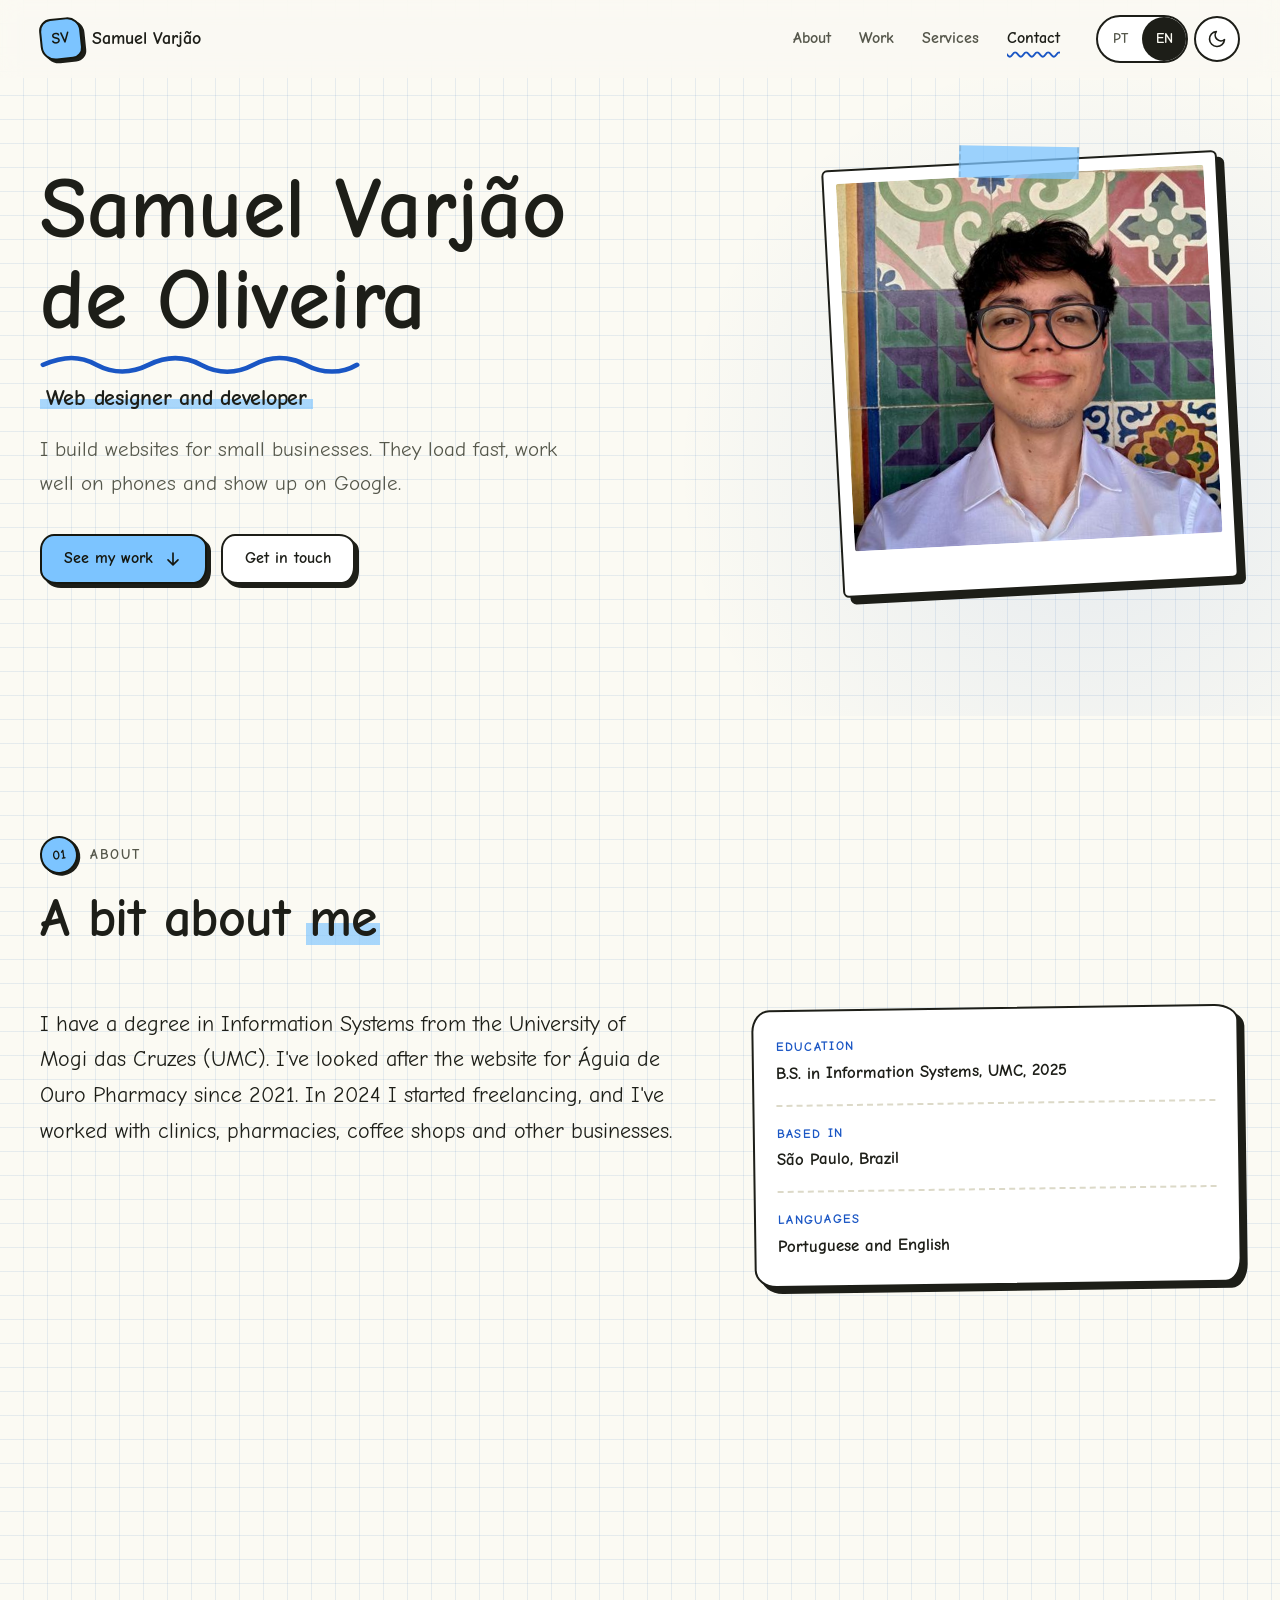
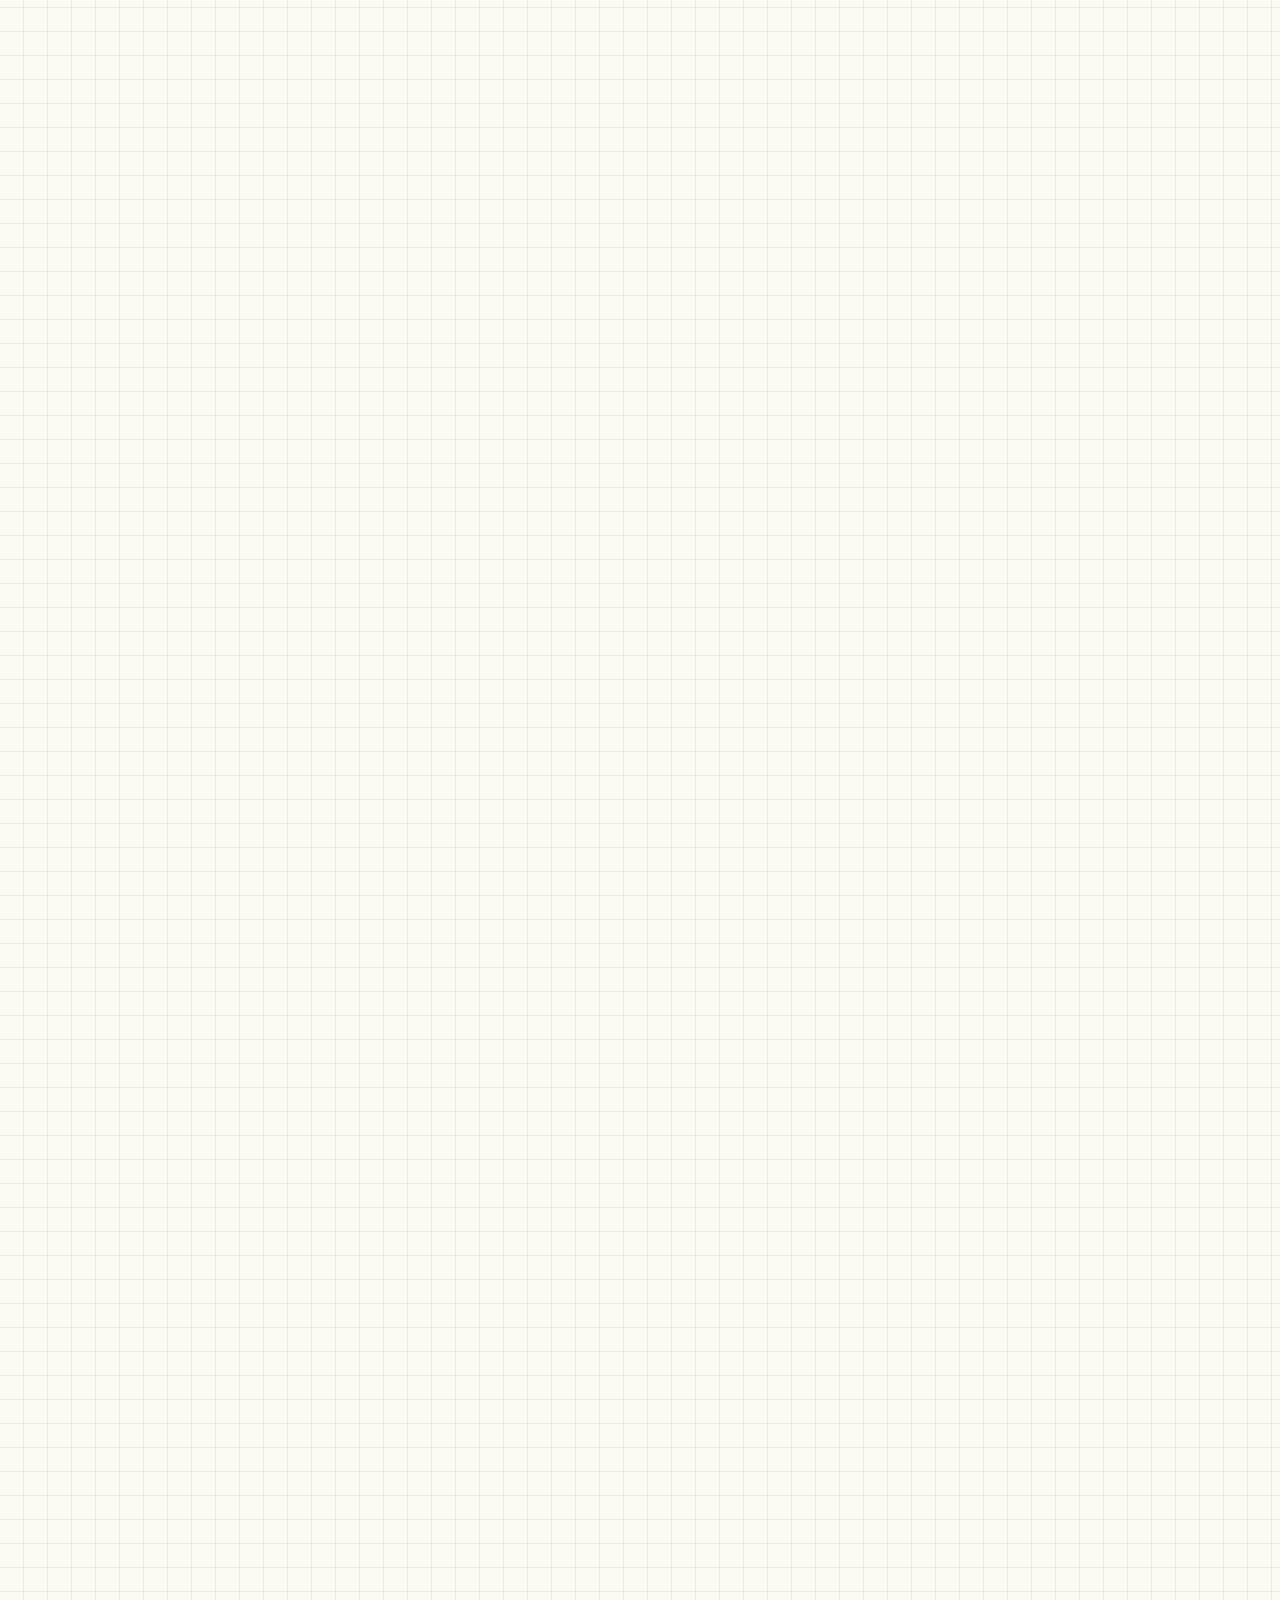
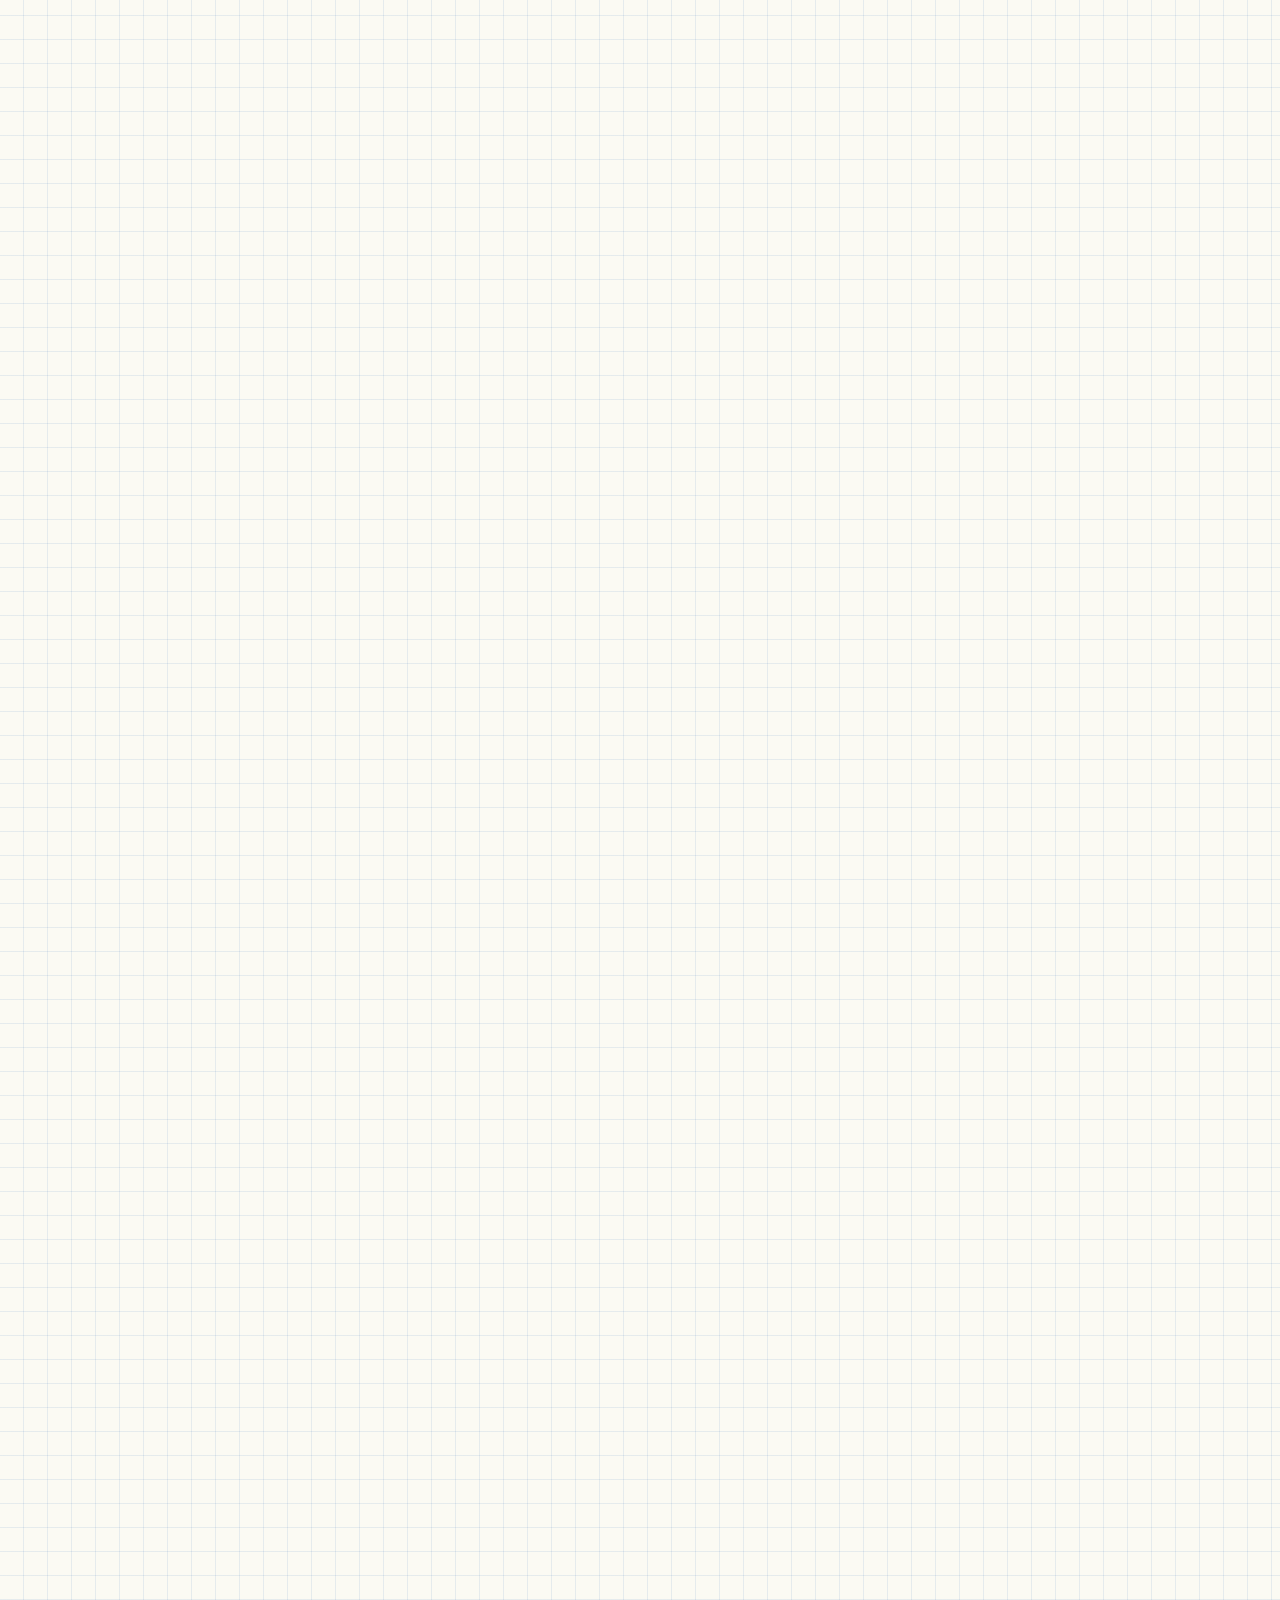
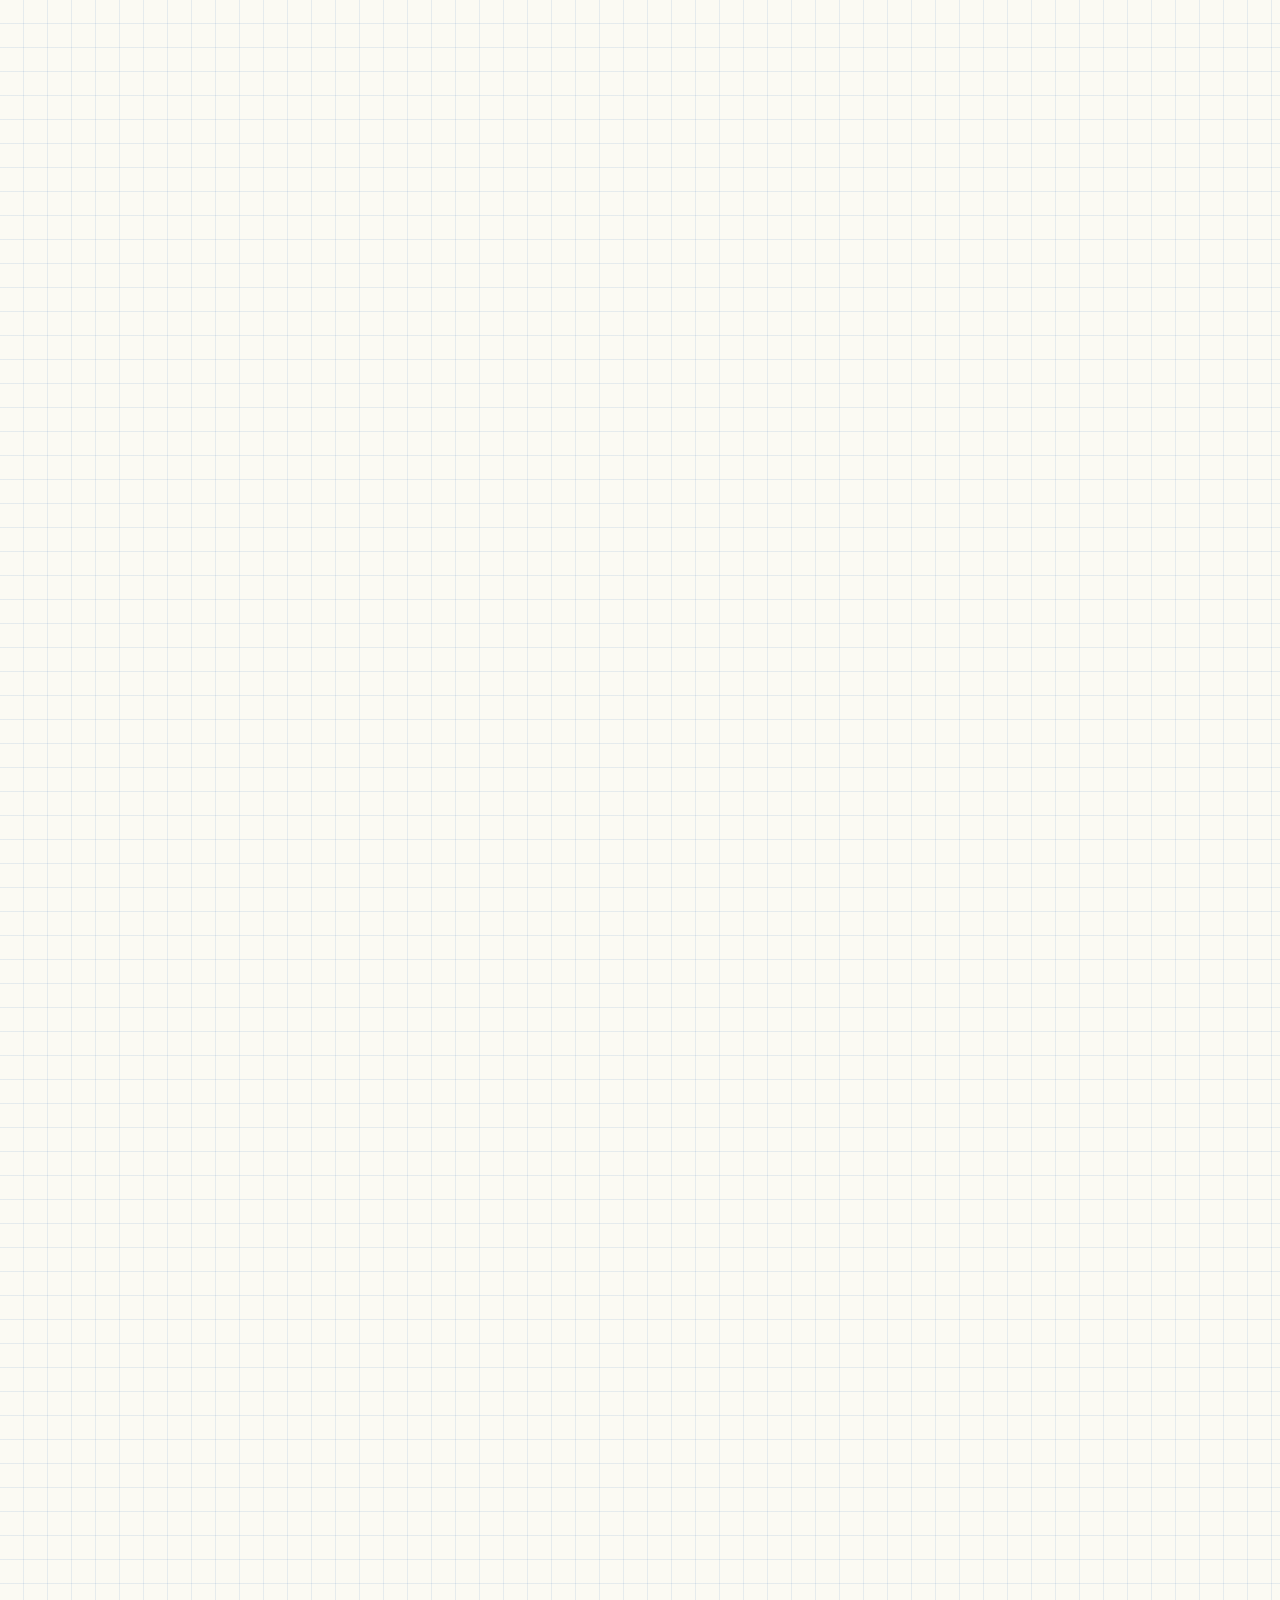
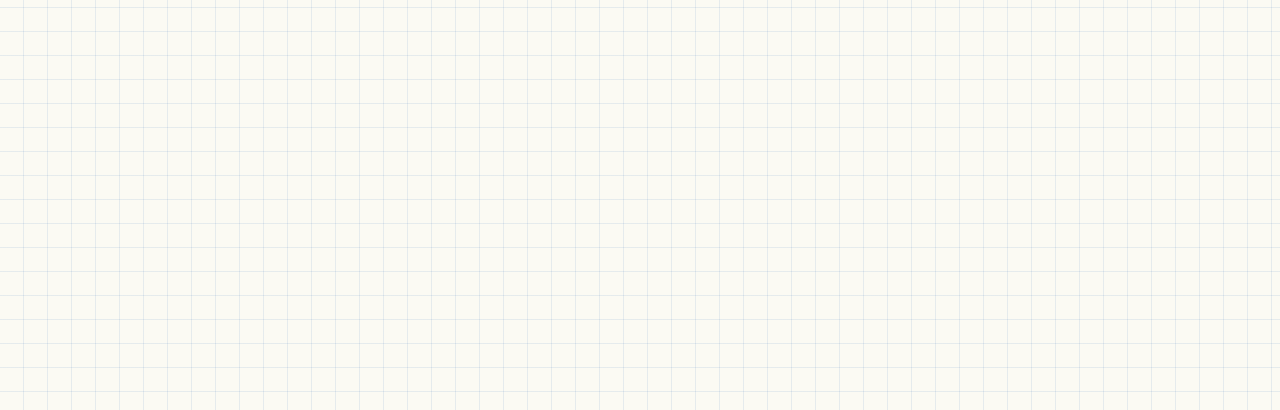
==== commit ef4cbb5d: "alteração no tema" ====
--- a/index.html
+++ b/index.html
@@ -1,5 +1,5 @@
 <!doctype html>
-<html lang="pt-BR" data-theme="dark">
+<html lang="pt-BR" data-theme="light">
 <head>
   <meta charset="utf-8">
   <meta name="viewport" content="width=device-width, initial-scale=1">
@@ -15,7 +15,7 @@
   <title>Samuel Varjão | Web Designer e Desenvolvedor Web em São Paulo</title>
   <meta name="description" content="Portfólio de Samuel Varjão de Oliveira, web designer e desenvolvedor web. Faço sites institucionais para clínicas, farmácias, cafeterias e outros pequenos negócios.">
   <meta name="author" content="Samuel Varjão de Oliveira">
-  <meta name="theme-color" content="#0e0f0c">
+  <meta name="theme-color" content="#fbfaf3">
   <link rel="canonical" href="https://samuelvarjao.github.io/">
   <link rel="alternate" hreflang="pt-BR" href="https://samuelvarjao.github.io/">
   <link rel="alternate" hreflang="en" href="https://samuelvarjao.github.io/?lang=en">
--- a/assets/css/style.css
+++ b/assets/css/style.css
@@ -51,8 +51,31 @@
   --dur-reveal: 1.1s;
 }
 
-/* Tema escuro (padrão): quadro-negro quadriculado */
+/* Tema claro (padrão): folha de caderno */
 :root,
+:root[data-theme="light"] {
+  color-scheme: light;
+  --bg: #fbfaf3;
+  --surface: #ffffff;
+  --surface-2: #f2f0e4;
+  --border: #dcd9c8;
+  --stroke: #1d1e18;
+  --ink: #1d1e18;
+  --text: #1d1e18;
+  --text-muted: #55574b;
+  --accent-text: #1a56c4;
+  --accent-soft: rgba(26, 86, 196, .1);
+  --marker: rgba(124, 196, 255, .65);
+  --focus: #1a56c4;
+  --hard: #1d1e18;
+  --grid-line: rgba(60, 110, 190, .11);
+  --paper: #ffffff;
+  --paper-ink: #1d1e18;
+  --error: #b42318;
+  --error-border: #c4291c;
+}
+
+/* Tema escuro: quadro-negro quadriculado */
 :root[data-theme="dark"] {
   color-scheme: dark;
   --bg: #121410;
@@ -71,27 +94,8 @@
   --grid-line: rgba(244, 243, 234, .055);
   --paper: #fffdf6;
   --paper-ink: #1d1e18;
-}
-
-/* Tema claro: folha de caderno */
-:root[data-theme="light"] {
-  color-scheme: light;
-  --bg: #fbfaf3;
-  --surface: #ffffff;
-  --surface-2: #f2f0e4;
-  --border: #dcd9c8;
-  --stroke: #1d1e18;
-  --ink: #1d1e18;
-  --text: #1d1e18;
-  --text-muted: #55574b;
-  --accent-text: #1a56c4;
-  --accent-soft: rgba(26, 86, 196, .1);
-  --marker: rgba(124, 196, 255, .65);
-  --focus: #1a56c4;
-  --hard: #1d1e18;
-  --grid-line: rgba(60, 110, 190, .11);
-  --paper: #ffffff;
-  --paper-ink: #1d1e18;
+  --error: #ff8a7f;
+  --error-border: #ff6b5e;
 }
 
 /* ---------- 2. Base ---------- */
@@ -371,10 +375,10 @@
 }
 .icon-btn:hover { transform: rotate(-12deg); }
 
-/* Sol aparece no tema escuro (para ir ao claro) e lua no claro. */
-.theme-toggle .icon-moon { display: none; }
-:root[data-theme="light"] .theme-toggle .icon-sun { display: none; }
-:root[data-theme="light"] .theme-toggle .icon-moon { display: block; }
+/* Lua aparece no tema claro (para ir ao escuro) e sol no escuro. */
+.theme-toggle .icon-sun { display: none; }
+:root[data-theme="dark"] .theme-toggle .icon-moon { display: none; }
+:root[data-theme="dark"] .theme-toggle .icon-sun { display: block; }
 
 .menu-toggle .icon-close { display: none; }
 .menu-toggle[aria-expanded="true"] .icon-menu { display: none; }
@@ -1161,16 +1165,14 @@
   box-shadow: 4px 4px 0 var(--focus);
 }
 
-.field [aria-invalid="true"] { border-color: #ff6b5e; }
-:root[data-theme="light"] .field [aria-invalid="true"] { border-color: #c4291c; }
+.field [aria-invalid="true"] { border-color: var(--error-border); }
 
 .field-error {
-  color: #ff8a7f;
+  color: var(--error);
   font-size: .92rem;
   font-weight: 700;
 }
 .field-error:empty { display: none; }
-:root[data-theme="light"] .field-error { color: #b42318; }
 
 .hp {
   position: absolute;
@@ -1182,8 +1184,7 @@
 .form-status { font-weight: 700; }
 .form-status:empty { display: none; }
 .form-status.is-success { color: var(--accent-text); }
-.form-status.is-error { color: #ff8a7f; }
-:root[data-theme="light"] .form-status.is-error { color: #b42318; }
+.form-status.is-error { color: var(--error); }
 
 @media (min-width: 768px) {
   .contact-form { padding: 36px 32px; }
